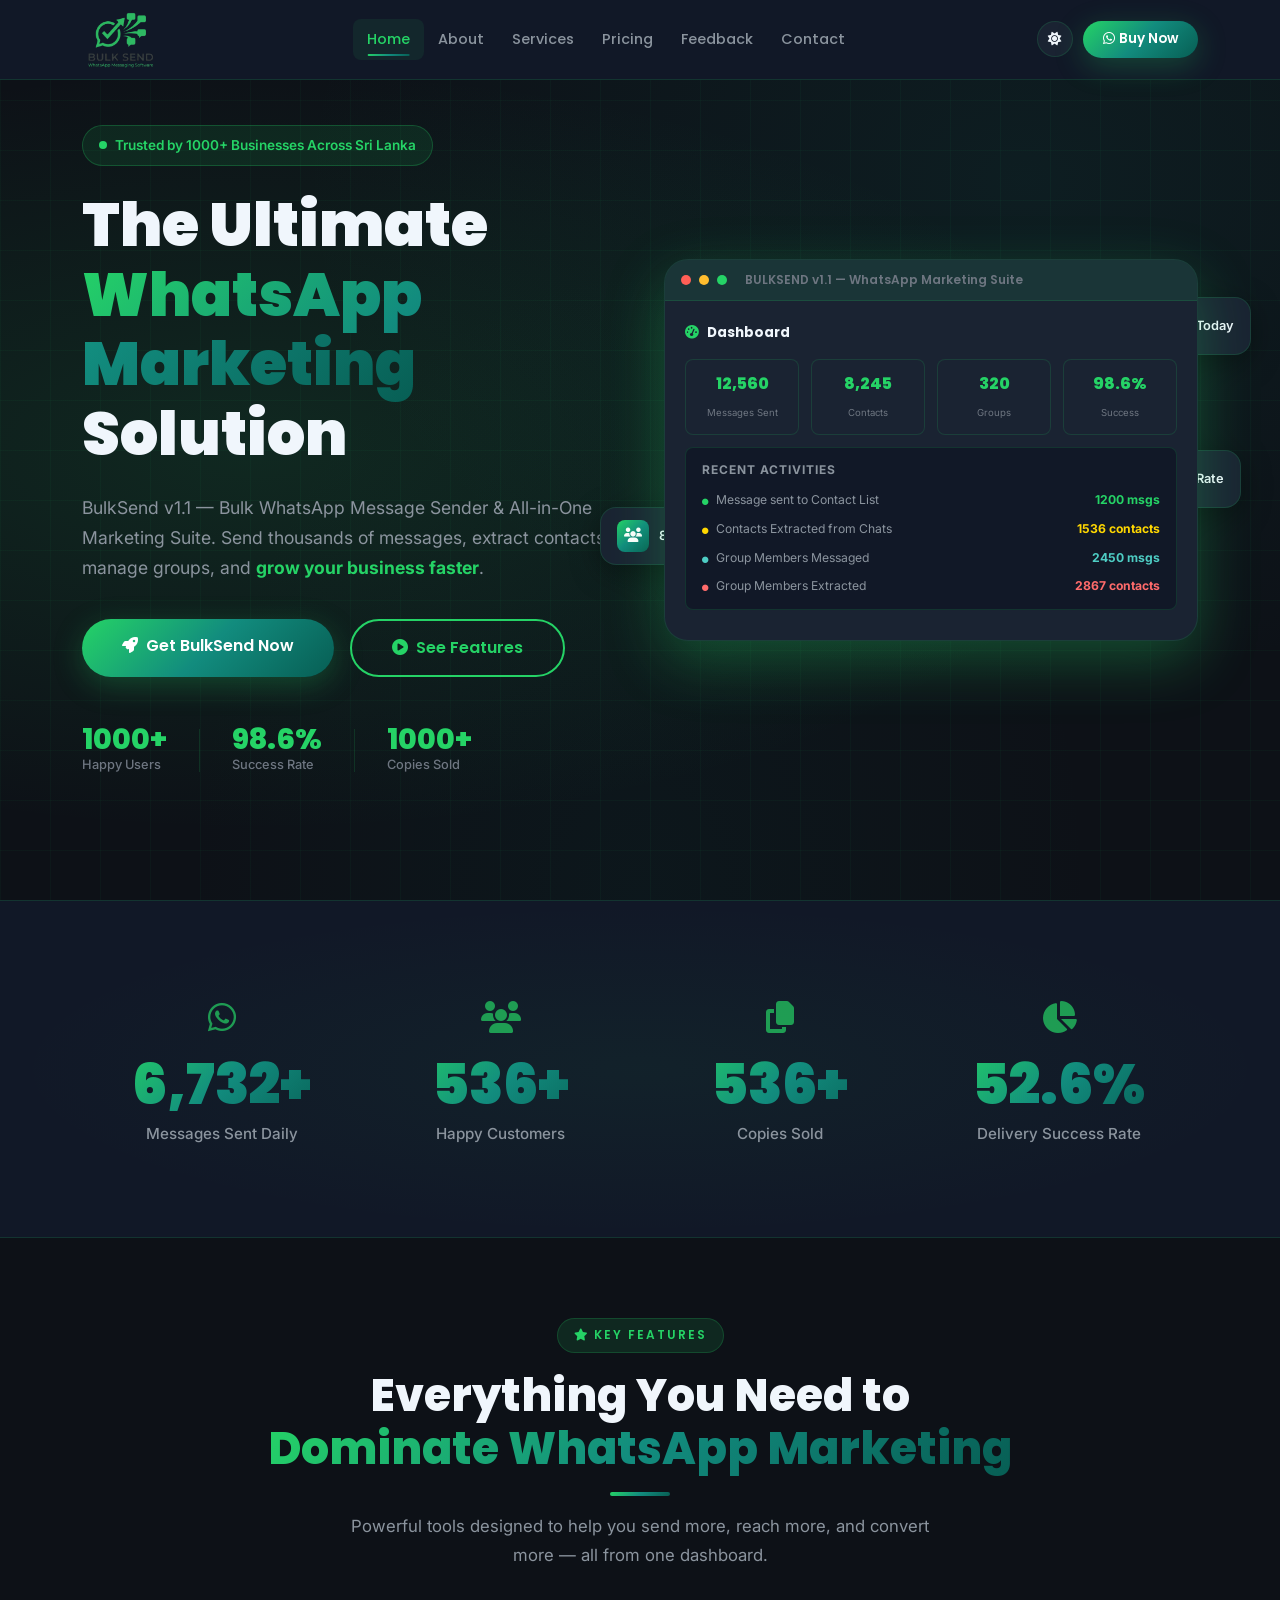
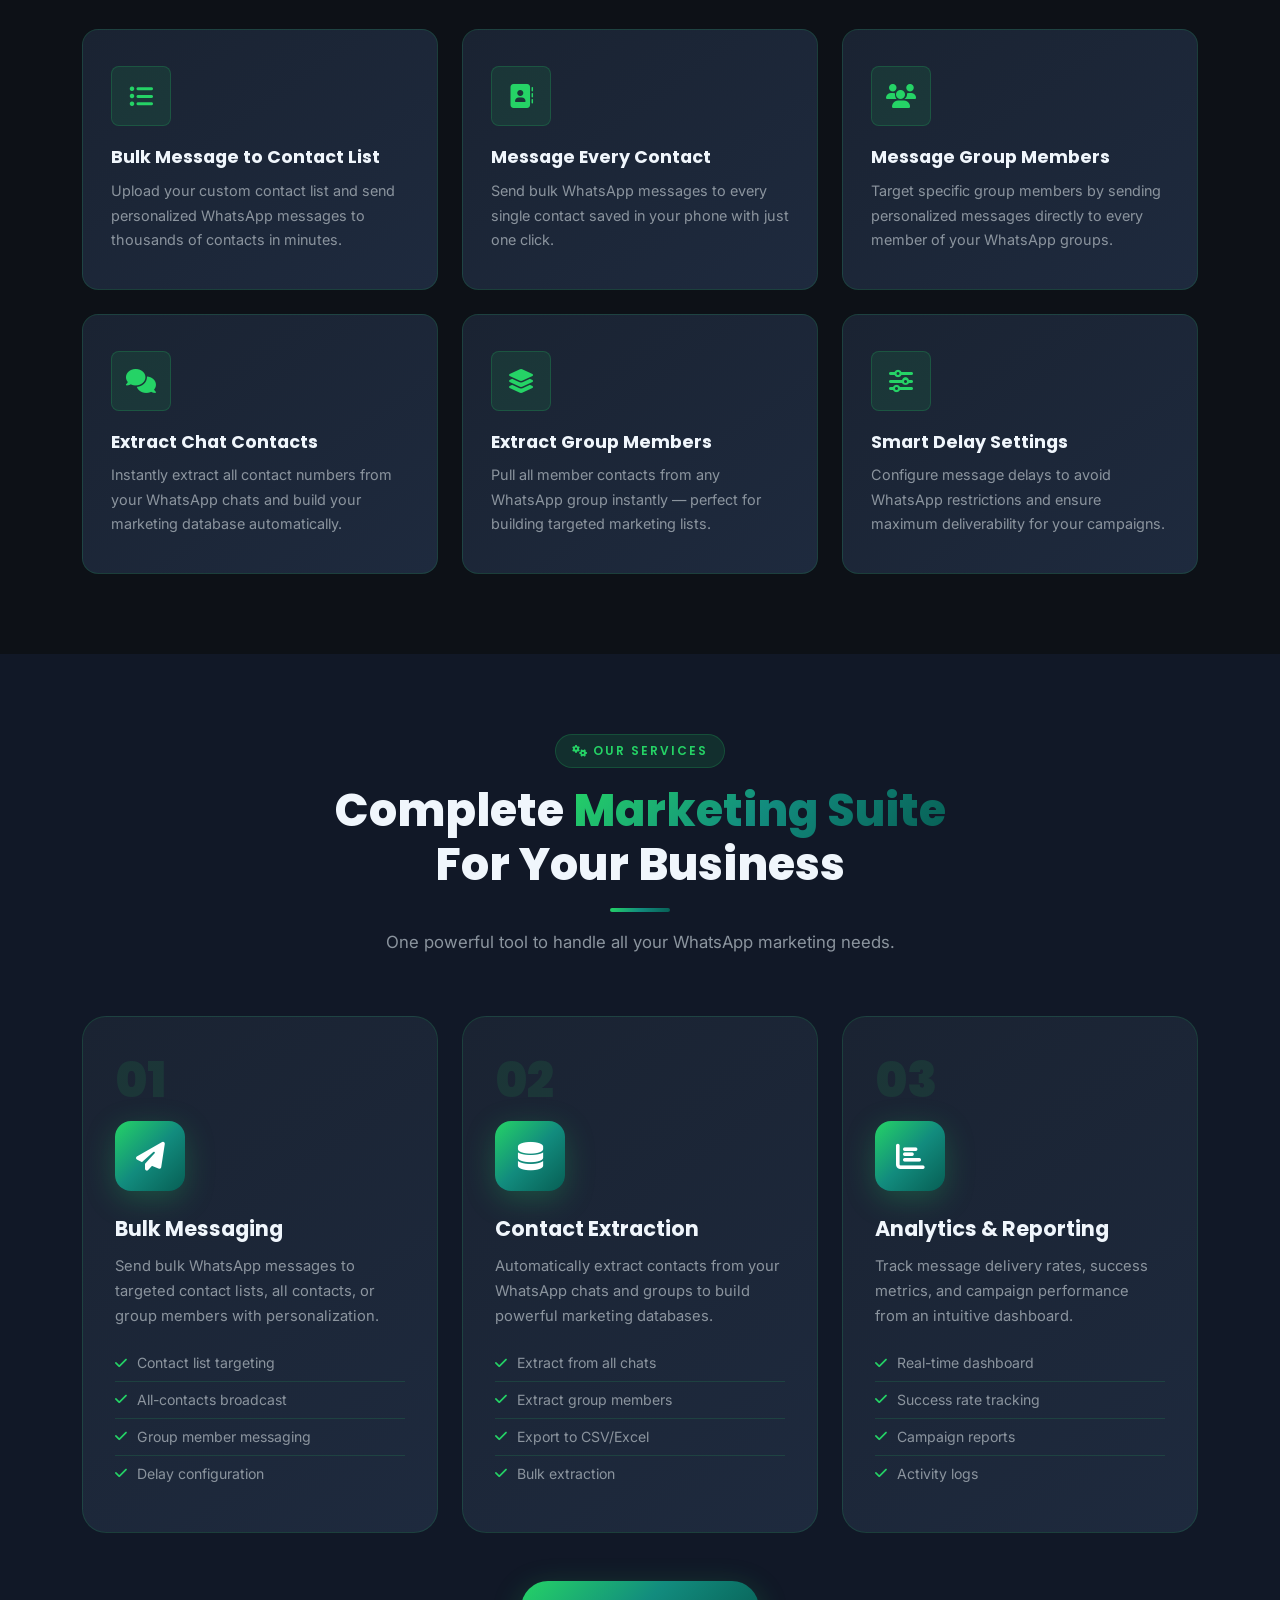
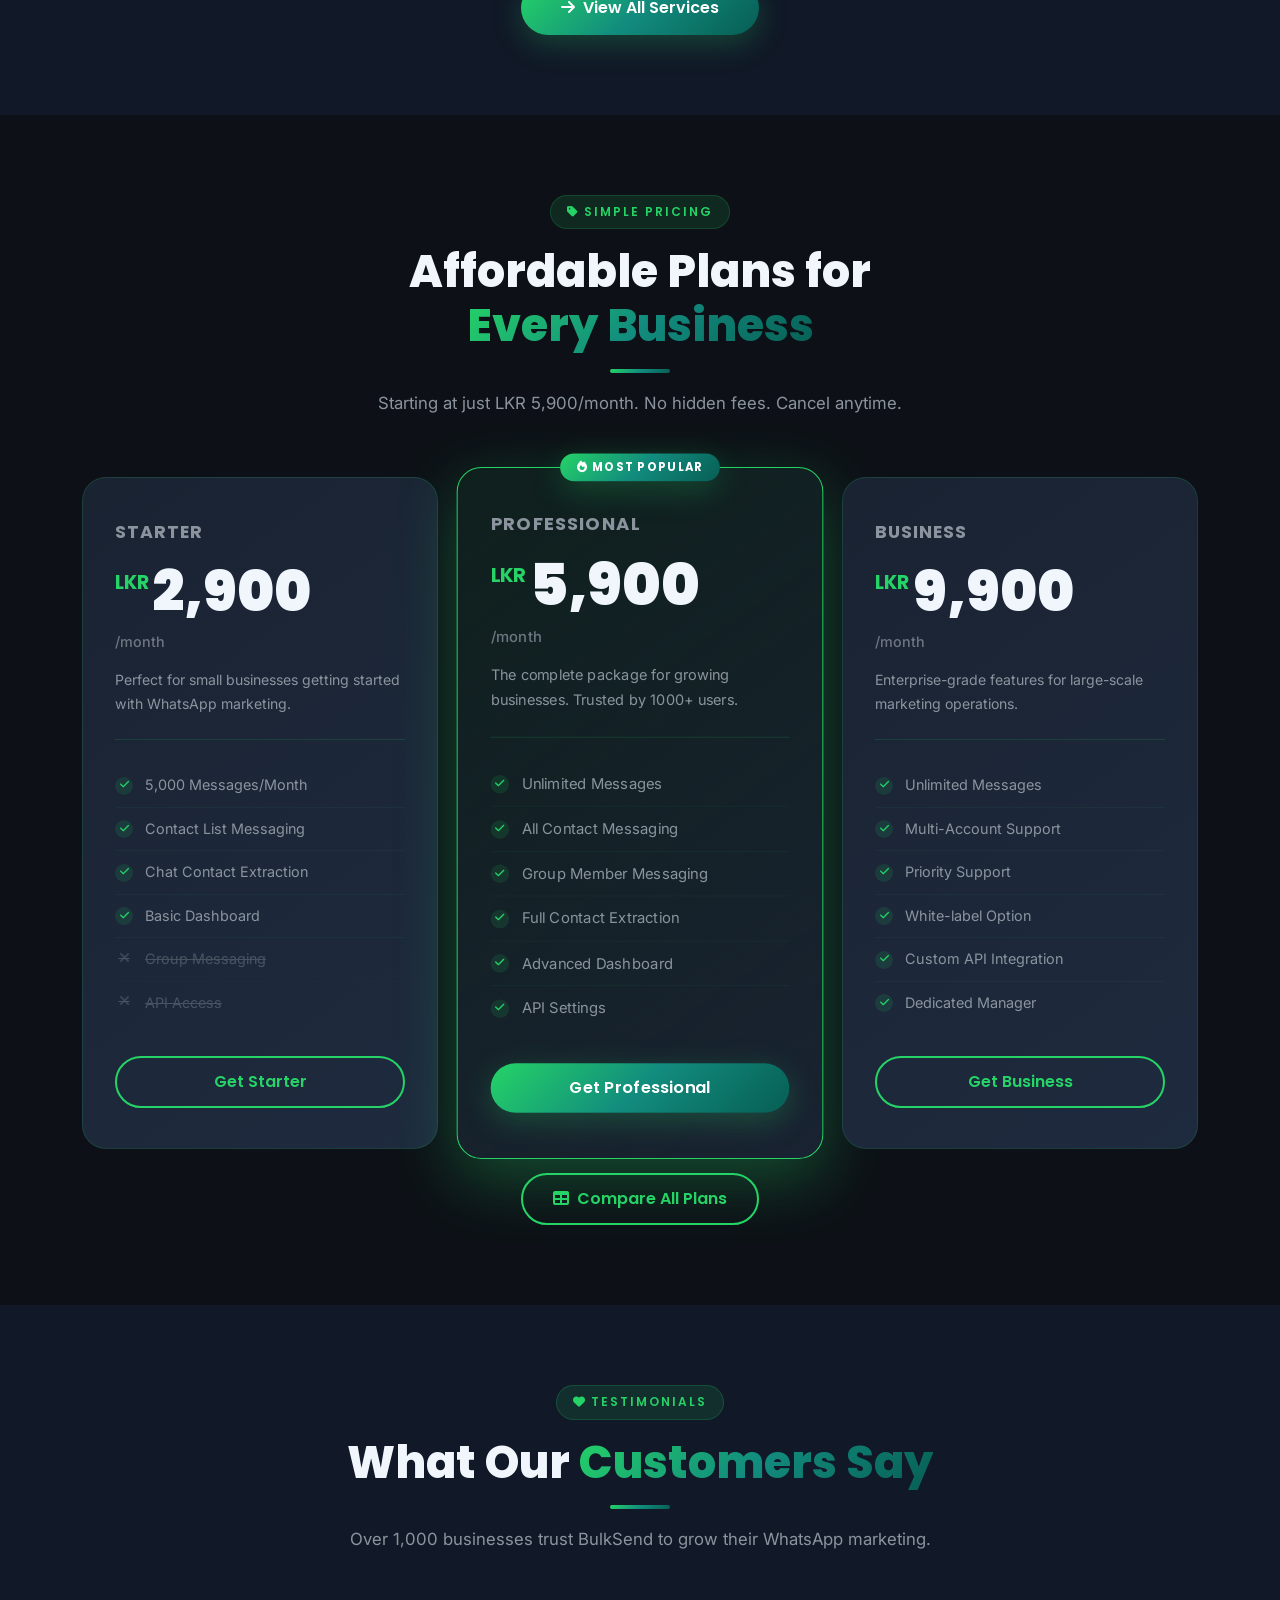
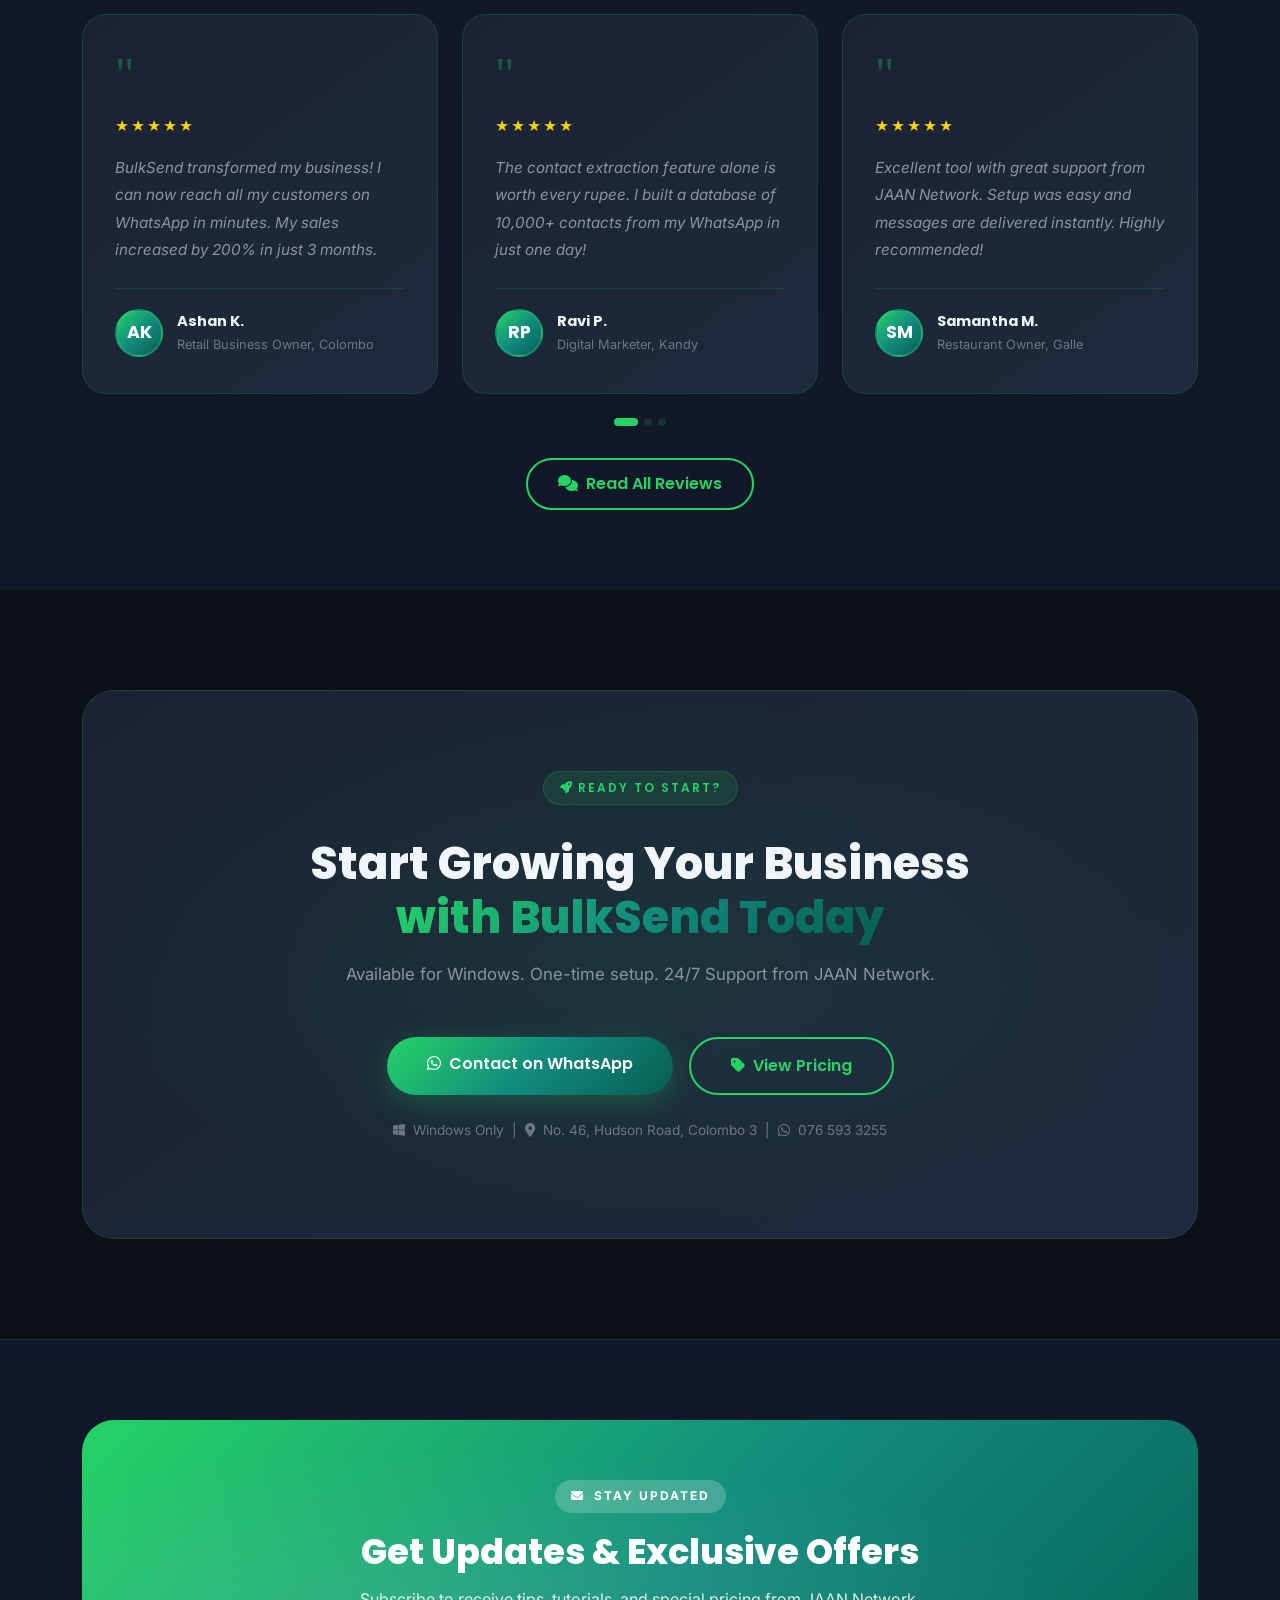
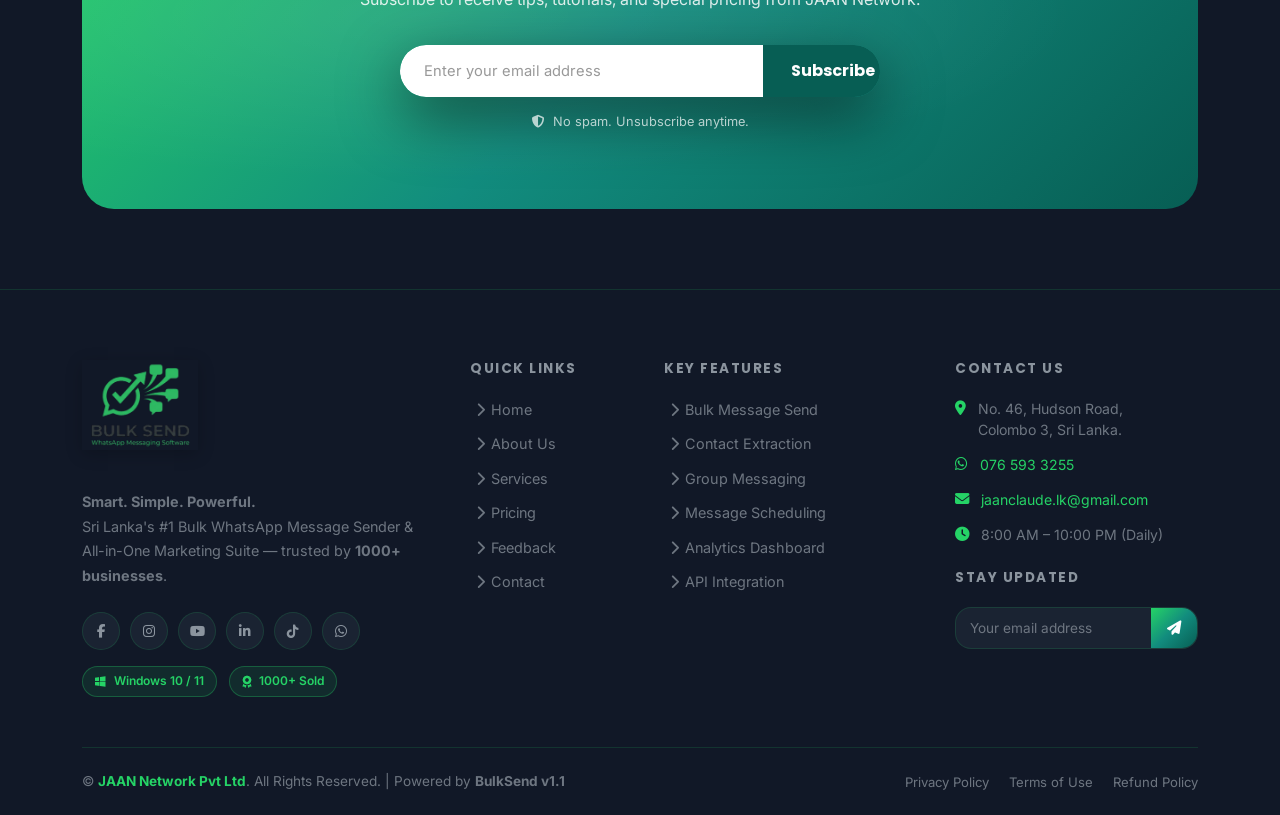
==== index.html @ 0008a3b1 "project setup" ====
<!DOCTYPE html>
<html lang="en" data-theme="dark">
<head>
  <meta charset="UTF-8" />
  <meta name="viewport" content="width=device-width, initial-scale=1.0" />

  <!-- SEO Meta Tags -->
  <title>BulkSend v1.1 – Bulk WhatsApp Message Sender &amp; Marketing Suite | JAAN Network</title>
  <meta name="description" content="BulkSend v1.1 is the #1 Bulk WhatsApp Message Sender &amp; All-in-One Marketing Suite. Send bulk messages, extract contacts, and grow your business. Trusted by 1000+ users. LKR 5,900/month." />
  <meta name="keywords" content="bulk whatsapp sender, whatsapp marketing, bulk message sender, whatsapp automation, contact extractor, whatsapp business tool, JAAN Network, Sri Lanka" />
  <meta name="author" content="JAAN Network Pvt Ltd" />
  <meta name="robots" content="index, follow" />
  <link rel="canonical" href="https://bulksend.jaan.lk/index.html" />

  <!-- Open Graph -->
  <meta property="og:type"        content="website" />
  <meta property="og:url"         content="https://bulksend.jaan.lk/" />
  <meta property="og:title"       content="BulkSend v1.1 – Bulk WhatsApp Message Sender" />
  <meta property="og:description" content="The Ultimate WhatsApp Marketing Solution. Trusted by 1000+ users. Send bulk messages, extract contacts, and grow your business faster." />
  <meta property="og:image"       content="assets/images/og-image.jpg" />
  <meta property="og:site_name"   content="BulkSend by JAAN Network" />

  <!-- Twitter Card -->
  <meta name="twitter:card"        content="summary_large_image" />
  <meta name="twitter:title"       content="BulkSend v1.1 – Bulk WhatsApp Message Sender" />
  <meta name="twitter:description" content="Trusted by 1000+ users. The Ultimate WhatsApp Marketing Solution." />
  <meta name="twitter:image"       content="assets/images/og-image.jpg" />

  <!-- Schema Markup -->
  <script type="application/ld+json">
  {
    "@context": "https://schema.org",
    "@type": "SoftwareApplication",
    "name": "BulkSend v1.1",
    "operatingSystem": "Windows",
    "applicationCategory": "BusinessApplication",
    "offers": {
      "@type": "Offer",
      "price": "5900",
      "priceCurrency": "LKR",
      "priceValidUntil": "2026-12-31"
    },
    "description": "Bulk WhatsApp Message Sender & All-in-One Marketing Suite",
    "publisher": {
      "@type": "Organization",
      "name": "JAAN Network Pvt Ltd",
      "address": {
        "@type": "PostalAddress",
        "streetAddress": "No. 46, Hudson Road",
        "addressLocality": "Colombo 3",
        "addressCountry": "LK"
      }
    },
    "aggregateRating": {
      "@type": "AggregateRating",
      "ratingValue": "4.8",
      "reviewCount": "1000"
    }
  }
  </script>

  <!-- Favicon -->
  <link rel="icon" type="image/x-icon" href="assets/images/favicon.ico" />
  <link rel="apple-touch-icon" href="assets/images/apple-touch-icon.png" />

  <!-- Bootstrap 5 -->
  <link rel="stylesheet" href="https://cdn.jsdelivr.net/npm/bootstrap@5.3.3/dist/css/bootstrap.min.css" />
  <!-- Font Awesome -->
  <link rel="stylesheet" href="https://cdnjs.cloudflare.com/ajax/libs/font-awesome/6.5.1/css/all.min.css" />
  <!-- AOS -->
  <link rel="stylesheet" href="https://cdn.jsdelivr.net/npm/aos@2.3.4/dist/aos.css" />
  <!-- Custom CSS -->
  <link rel="stylesheet" href="assets/css/style.css" />
</head>
<body>

  <!-- Page Loader -->
  <div id="page-loader">
    <div class="loader-inner">
      <img src="assets/images/logo.png" class="loader-logo-img" alt="BulkSend logo" loading="eager" />
      <div class="loader-spinner"></div>
    </div>
  </div>

  <!-- Navbar placeholder (injected from header.html / assets/js/main.js) -->
  <div id="navbar-placeholder"></div>

  <!-- ============================================================
       HERO SECTION
       ============================================================ -->
  <section class="hero-section" id="home">
    <div class="hero-bg"></div>
    <div class="hero-grid-bg"></div>
    <div class="container hero-content">
      <div class="row align-items-center g-5">
        <!-- Left Content -->
        <div class="col-lg-6">
          <div class="hero-badge">
            <span class="badge-dot"></span>
            Trusted by 1000+ Businesses Across Sri Lanka
          </div>
          <h1 class="hero-title">
            The Ultimate<br>
            <span class="highlight">WhatsApp Marketing</span><br>
            Solution
          </h1>
          <p class="hero-description">
            BulkSend v1.1 — Bulk WhatsApp Message Sender &amp; All-in-One Marketing Suite.
            Send thousands of messages, extract contacts, manage groups, and
            <strong style="color:var(--primary)">grow your business faster</strong>.
          </p>
          <div class="hero-cta">
            <a href="pricing.html" class="btn btn-primary-custom btn-lg">
              <i class="fas fa-rocket me-2"></i>Get BulkSend Now
            </a>
            <a href="services.html" class="btn btn-outline-custom btn-lg">
              <i class="fas fa-play-circle me-2"></i>See Features
            </a>
          </div>
          <div class="hero-stats">
            <div class="hero-stat">
              <span class="hero-stat-number">1000+</span>
              <span class="hero-stat-label">Happy Users</span>
            </div>
            <div class="hero-stat-divider"></div>
            <div class="hero-stat">
              <span class="hero-stat-number">98.6%</span>
              <span class="hero-stat-label">Success Rate</span>
            </div>
            <div class="hero-stat-divider"></div>
            <div class="hero-stat">
              <span class="hero-stat-number">1000+</span>
              <span class="hero-stat-label">Copies Sold</span>
            </div>
          </div>
        </div>

        <!-- Right Visual - Dashboard Mockup -->
        <div class="col-lg-6">
          <div class="hero-visual">
            <!-- Floating badges -->
            <div class="floating-badge floating-badge-1">
              <div class="badge-icon"><i class="fas fa-paper-plane"></i></div>
              <div>12,560 Messages Sent Today</div>
            </div>
            <div class="floating-badge floating-badge-2">
              <div class="badge-icon"><i class="fas fa-users"></i></div>
              <div>8,245 Contacts Extracted</div>
            </div>
            <div class="floating-badge floating-badge-3">
              <div class="badge-icon"><i class="fas fa-chart-line"></i></div>
              <div>98.6% Delivery Rate</div>
            </div>

            <!-- Dashboard Mockup -->
            <div class="hero-mockup-wrapper">
              <div class="hero-mockup-bar">
                <span class="mockup-dot red"></span>
                <span class="mockup-dot yellow"></span>
                <span class="mockup-dot green"></span>
                <span style="margin-left:10px; font-size:0.75rem; color:var(--text-muted); font-family:var(--font-main); font-weight:600;">BULKSEND v1.1 — WhatsApp Marketing Suite</span>
              </div>
              <div class="hero-mockup-content">
                <div style="font-family:var(--font-main); font-size:0.85rem; font-weight:700; color:var(--text-primary); margin-bottom:14px;">
                  <i class="fas fa-tachometer-alt me-2" style="color:var(--primary);"></i>Dashboard
                </div>
                <div class="dashboard-stat">
                  <div class="stat-item">
                    <span class="stat-num">12,560</span>
                    <span class="stat-lbl">Messages Sent</span>
                  </div>
                  <div class="stat-item">
                    <span class="stat-num">8,245</span>
                    <span class="stat-lbl">Contacts</span>
                  </div>
                  <div class="stat-item">
                    <span class="stat-num">320</span>
                    <span class="stat-lbl">Groups</span>
                  </div>
                  <div class="stat-item">
                    <span class="stat-num">98.6%</span>
                    <span class="stat-lbl">Success</span>
                  </div>
                </div>
                <div class="dashboard-card">
                  <div style="font-size:0.75rem; font-weight:700; color:var(--text-secondary); margin-bottom:10px; text-transform:uppercase; letter-spacing:1px;">Recent Activities</div>
                  <div style="display:flex; flex-direction:column; gap:8px;">
                    <div style="display:flex; justify-content:space-between; align-items:center; font-size:0.76rem;">
                      <span style="color:var(--text-secondary);"><i class="fas fa-circle me-2" style="color:var(--primary); font-size:0.4rem;"></i>Message sent to Contact List</span>
                      <span style="color:var(--primary); font-weight:700;">1200 msgs</span>
                    </div>
                    <div style="display:flex; justify-content:space-between; align-items:center; font-size:0.76rem;">
                      <span style="color:var(--text-secondary);"><i class="fas fa-circle me-2" style="color:var(--accent); font-size:0.4rem;"></i>Contacts Extracted from Chats</span>
                      <span style="color:var(--accent); font-weight:700;">1536 contacts</span>
                    </div>
                    <div style="display:flex; justify-content:space-between; align-items:center; font-size:0.76rem;">
                      <span style="color:var(--text-secondary);"><i class="fas fa-circle me-2" style="color:#4ecdc4; font-size:0.4rem;"></i>Group Members Messaged</span>
                      <span style="color:#4ecdc4; font-weight:700;">2450 msgs</span>
                    </div>
                    <div style="display:flex; justify-content:space-between; align-items:center; font-size:0.76rem;">
                      <span style="color:var(--text-secondary);"><i class="fas fa-circle me-2" style="color:#ff6b6b; font-size:0.4rem;"></i>Group Members Extracted</span>
                      <span style="color:#ff6b6b; font-weight:700;">2867 contacts</span>
                    </div>
                  </div>
                </div>
              </div>
            </div>
          </div>
        </div>
      </div>
    </div>
  </section>

  <!-- ============================================================
       STATS / COUNTER SECTION
       ============================================================ -->
  <section class="stats-section">
    <div class="container" style="position:relative; z-index:1;">
      <div class="row g-0 text-center">
        <div class="col-6 col-md-3">
          <div class="stat-card" data-aos="fade-up" data-aos-delay="0">
            <div class="counter-icon"><i class="fab fa-whatsapp"></i></div>
            <div class="counter-number" data-counter="12560" data-suffix="+">0</div>
            <div class="counter-label">Messages Sent Daily</div>
          </div>
        </div>
        <div class="col-6 col-md-3">
          <div class="stat-card" data-aos="fade-up" data-aos-delay="100">
            <div class="counter-icon"><i class="fas fa-users"></i></div>
            <div class="counter-number" data-counter="1000" data-suffix="+">0</div>
            <div class="counter-label">Happy Customers</div>
          </div>
        </div>
        <div class="col-6 col-md-3">
          <div class="stat-card" data-aos="fade-up" data-aos-delay="200">
            <div class="counter-icon"><i class="fas fa-copy"></i></div>
            <div class="counter-number" data-counter="1000" data-suffix="+">0</div>
            <div class="counter-label">Copies Sold</div>
          </div>
        </div>
        <div class="col-6 col-md-3">
          <div class="stat-card" data-aos="fade-up" data-aos-delay="300">
            <div class="counter-icon"><i class="fas fa-chart-pie"></i></div>
            <div class="counter-number" data-counter="98" data-suffix=".6%">0</div>
            <div class="counter-label">Delivery Success Rate</div>
          </div>
        </div>
      </div>
    </div>
  </section>

  <!-- ============================================================
       FEATURES SECTION
       ============================================================ -->
  <section class="features-section" id="features">
    <div class="container">
      <div class="section-header" data-aos="fade-up">
        <span class="section-badge"><i class="fas fa-star me-1"></i>Key Features</span>
        <h2 class="section-title">Everything You Need to<br><span>Dominate WhatsApp Marketing</span></h2>
        <div class="divider"></div>
        <p class="section-subtitle">Powerful tools designed to help you send more, reach more, and convert more — all from one dashboard.</p>
      </div>

      <div class="row g-4">
        <div class="col-md-6 col-lg-4" data-aos="fade-up" data-aos-delay="0">
          <div class="feature-card">
            <div class="feature-icon"><i class="fas fa-list-ul"></i></div>
            <h4>Bulk Message to Contact List</h4>
            <p>Upload your custom contact list and send personalized WhatsApp messages to thousands of contacts in minutes.</p>
          </div>
        </div>
        <div class="col-md-6 col-lg-4" data-aos="fade-up" data-aos-delay="100">
          <div class="feature-card">
            <div class="feature-icon"><i class="fas fa-address-book"></i></div>
            <h4>Message Every Contact</h4>
            <p>Send bulk WhatsApp messages to every single contact saved in your phone with just one click.</p>
          </div>
        </div>
        <div class="col-md-6 col-lg-4" data-aos="fade-up" data-aos-delay="200">
          <div class="feature-card">
            <div class="feature-icon"><i class="fas fa-users"></i></div>
            <h4>Message Group Members</h4>
            <p>Target specific group members by sending personalized messages directly to every member of your WhatsApp groups.</p>
          </div>
        </div>
        <div class="col-md-6 col-lg-4" data-aos="fade-up" data-aos-delay="300">
          <div class="feature-card">
            <div class="feature-icon"><i class="fas fa-comments"></i></div>
            <h4>Extract Chat Contacts</h4>
            <p>Instantly extract all contact numbers from your WhatsApp chats and build your marketing database automatically.</p>
          </div>
        </div>
        <div class="col-md-6 col-lg-4" data-aos="fade-up" data-aos-delay="400">
          <div class="feature-card">
            <div class="feature-icon"><i class="fas fa-layer-group"></i></div>
            <h4>Extract Group Members</h4>
            <p>Pull all member contacts from any WhatsApp group instantly — perfect for building targeted marketing lists.</p>
          </div>
        </div>
        <div class="col-md-6 col-lg-4" data-aos="fade-up" data-aos-delay="500">
          <div class="feature-card">
            <div class="feature-icon"><i class="fas fa-sliders-h"></i></div>
            <h4>Smart Delay Settings</h4>
            <p>Configure message delays to avoid WhatsApp restrictions and ensure maximum deliverability for your campaigns.</p>
          </div>
        </div>
      </div>
    </div>
  </section>

  <!-- ============================================================
       SERVICES PREVIEW
       ============================================================ -->
  <section class="services-section" id="services">
    <div class="container">
      <div class="section-header" data-aos="fade-up">
        <span class="section-badge"><i class="fas fa-cogs me-1"></i>Our Services</span>
        <h2 class="section-title">Complete <span>Marketing Suite</span><br>For Your Business</h2>
        <div class="divider"></div>
        <p class="section-subtitle">One powerful tool to handle all your WhatsApp marketing needs.</p>
      </div>

      <div class="row g-4">
        <div class="col-lg-4 col-md-6" data-aos="fade-up" data-aos-delay="0">
          <div class="service-card">
            <div class="service-number">01</div>
            <div class="service-icon"><i class="fas fa-paper-plane"></i></div>
            <h3>Bulk Messaging</h3>
            <p>Send bulk WhatsApp messages to targeted contact lists, all contacts, or group members with personalization.</p>
            <ul class="service-list">
              <li><i class="fas fa-check"></i> Contact list targeting</li>
              <li><i class="fas fa-check"></i> All-contacts broadcast</li>
              <li><i class="fas fa-check"></i> Group member messaging</li>
              <li><i class="fas fa-check"></i> Delay configuration</li>
            </ul>
          </div>
        </div>
        <div class="col-lg-4 col-md-6" data-aos="fade-up" data-aos-delay="150">
          <div class="service-card">
            <div class="service-number">02</div>
            <div class="service-icon"><i class="fas fa-database"></i></div>
            <h3>Contact Extraction</h3>
            <p>Automatically extract contacts from your WhatsApp chats and groups to build powerful marketing databases.</p>
            <ul class="service-list">
              <li><i class="fas fa-check"></i> Extract from all chats</li>
              <li><i class="fas fa-check"></i> Extract group members</li>
              <li><i class="fas fa-check"></i> Export to CSV/Excel</li>
              <li><i class="fas fa-check"></i> Bulk extraction</li>
            </ul>
          </div>
        </div>
        <div class="col-lg-4 col-md-6" data-aos="fade-up" data-aos-delay="300">
          <div class="service-card">
            <div class="service-number">03</div>
            <div class="service-icon"><i class="fas fa-chart-bar"></i></div>
            <h3>Analytics &amp; Reporting</h3>
            <p>Track message delivery rates, success metrics, and campaign performance from an intuitive dashboard.</p>
            <ul class="service-list">
              <li><i class="fas fa-check"></i> Real-time dashboard</li>
              <li><i class="fas fa-check"></i> Success rate tracking</li>
              <li><i class="fas fa-check"></i> Campaign reports</li>
              <li><i class="fas fa-check"></i> Activity logs</li>
            </ul>
          </div>
        </div>
      </div>

      <div class="text-center mt-5" data-aos="fade-up">
        <a href="services.html" class="btn btn-primary-custom btn-lg">
          <i class="fas fa-arrow-right me-2"></i>View All Services
        </a>
      </div>
    </div>
  </section>

  <!-- ============================================================
       PRICING PREVIEW
       ============================================================ -->
  <section class="pricing-section" id="pricing">
    <div class="container">
      <div class="section-header" data-aos="fade-up">
        <span class="section-badge"><i class="fas fa-tag me-1"></i>Simple Pricing</span>
        <h2 class="section-title">Affordable Plans for<br><span>Every Business</span></h2>
        <div class="divider"></div>
        <p class="section-subtitle">Starting at just LKR 5,900/month. No hidden fees. Cancel anytime.</p>
      </div>

      <div class="row g-4 justify-content-center">
        <div class="col-lg-4 col-md-6" data-aos="fade-up" data-aos-delay="0">
          <div class="pricing-card">
            <div class="pricing-plan-name">Starter</div>
            <div class="pricing-price">
              <span class="pricing-currency">LKR</span>
              <span class="pricing-amount" id="price-basic">2,900</span>
            </div>
            <span class="pricing-period" id="period-basic">/month</span>
            <p class="pricing-desc">Perfect for small businesses getting started with WhatsApp marketing.</p>
            <ul class="pricing-features">
              <li><i class="fas fa-check"></i> 5,000 Messages/Month</li>
              <li><i class="fas fa-check"></i> Contact List Messaging</li>
              <li><i class="fas fa-check"></i> Chat Contact Extraction</li>
              <li><i class="fas fa-check"></i> Basic Dashboard</li>
              <li class="disabled"><i class="fas fa-times"></i> Group Messaging</li>
              <li class="disabled"><i class="fas fa-times"></i> API Access</li>
            </ul>
            <a href="contact.html" class="btn btn-outline-custom w-100">Get Starter</a>
          </div>
        </div>

        <div class="col-lg-4 col-md-6" data-aos="fade-up" data-aos-delay="150">
          <div class="pricing-card featured">
            <div class="popular-badge"><i class="fas fa-fire me-1"></i>Most Popular</div>
            <div class="pricing-plan-name">Professional</div>
            <div class="pricing-price">
              <span class="pricing-currency">LKR</span>
              <span class="pricing-amount" id="price-pro">5,900</span>
            </div>
            <span class="pricing-period" id="period-pro">/month</span>
            <p class="pricing-desc">The complete package for growing businesses. Trusted by 1000+ users.</p>
            <ul class="pricing-features">
              <li><i class="fas fa-check"></i> Unlimited Messages</li>
              <li><i class="fas fa-check"></i> All Contact Messaging</li>
              <li><i class="fas fa-check"></i> Group Member Messaging</li>
              <li><i class="fas fa-check"></i> Full Contact Extraction</li>
              <li><i class="fas fa-check"></i> Advanced Dashboard</li>
              <li><i class="fas fa-check"></i> API Settings</li>
            </ul>
            <a href="contact.html" class="btn btn-primary-custom w-100">Get Professional</a>
          </div>
        </div>

        <div class="col-lg-4 col-md-6" data-aos="fade-up" data-aos-delay="300">
          <div class="pricing-card">
            <div class="pricing-plan-name">Business</div>
            <div class="pricing-price">
              <span class="pricing-currency">LKR</span>
              <span class="pricing-amount" id="price-business">9,900</span>
            </div>
            <span class="pricing-period" id="period-business">/month</span>
            <p class="pricing-desc">Enterprise-grade features for large-scale marketing operations.</p>
            <ul class="pricing-features">
              <li><i class="fas fa-check"></i> Unlimited Messages</li>
              <li><i class="fas fa-check"></i> Multi-Account Support</li>
              <li><i class="fas fa-check"></i> Priority Support</li>
              <li><i class="fas fa-check"></i> White-label Option</li>
              <li><i class="fas fa-check"></i> Custom API Integration</li>
              <li><i class="fas fa-check"></i> Dedicated Manager</li>
            </ul>
            <a href="contact.html" class="btn btn-outline-custom w-100">Get Business</a>
          </div>
        </div>
      </div>

      <div class="text-center mt-4" data-aos="fade-up">
        <a href="pricing.html" class="btn btn-outline-custom">
          <i class="fas fa-table me-2"></i>Compare All Plans
        </a>
      </div>
    </div>
  </section>

  <!-- ============================================================
       TESTIMONIALS PREVIEW
       ============================================================ -->
  <section class="testimonials-section" id="testimonials">
    <div class="container">
      <div class="section-header" data-aos="fade-up">
        <span class="section-badge"><i class="fas fa-heart me-1"></i>Testimonials</span>
        <h2 class="section-title">What Our <span>Customers Say</span></h2>
        <div class="divider"></div>
        <p class="section-subtitle">Over 1,000 businesses trust BulkSend to grow their WhatsApp marketing.</p>
      </div>

      <!-- Carousel -->
      <div id="testimonialCarousel" class="carousel slide" data-bs-ride="carousel" data-aos="fade-up">
        <div class="carousel-indicators">
          <button type="button" data-bs-target="#testimonialCarousel" data-bs-slide-to="0" class="active"></button>
          <button type="button" data-bs-target="#testimonialCarousel" data-bs-slide-to="1"></button>
          <button type="button" data-bs-target="#testimonialCarousel" data-bs-slide-to="2"></button>
        </div>
        <div class="carousel-inner pb-5">
          <div class="carousel-item active">
            <div class="row g-4">
              <div class="col-md-4">
                <div class="testimonial-card">
                  <div class="testimonial-quote">"</div>
                  <div class="testimonial-stars">★★★★★</div>
                  <p class="testimonial-text">BulkSend transformed my business! I can now reach all my customers on WhatsApp in minutes. My sales increased by 200% in just 3 months.</p>
                  <div class="testimonial-author">
                    <div class="testimonial-avatar">AK</div>
                    <div class="testimonial-author-info">
                      <p class="name">Ashan K.</p>
                      <p class="role">Retail Business Owner, Colombo</p>
                    </div>
                  </div>
                </div>
              </div>
              <div class="col-md-4">
                <div class="testimonial-card">
                  <div class="testimonial-quote">"</div>
                  <div class="testimonial-stars">★★★★★</div>
                  <p class="testimonial-text">The contact extraction feature alone is worth every rupee. I built a database of 10,000+ contacts from my WhatsApp in just one day!</p>
                  <div class="testimonial-author">
                    <div class="testimonial-avatar">RP</div>
                    <div class="testimonial-author-info">
                      <p class="name">Ravi P.</p>
                      <p class="role">Digital Marketer, Kandy</p>
                    </div>
                  </div>
                </div>
              </div>
              <div class="col-md-4">
                <div class="testimonial-card">
                  <div class="testimonial-quote">"</div>
                  <div class="testimonial-stars">★★★★★</div>
                  <p class="testimonial-text">Excellent tool with great support from JAAN Network. Setup was easy and messages are delivered instantly. Highly recommended!</p>
                  <div class="testimonial-author">
                    <div class="testimonial-avatar">SM</div>
                    <div class="testimonial-author-info">
                      <p class="name">Samantha M.</p>
                      <p class="role">Restaurant Owner, Galle</p>
                    </div>
                  </div>
                </div>
              </div>
            </div>
          </div>
          <div class="carousel-item">
            <div class="row g-4">
              <div class="col-md-4">
                <div class="testimonial-card">
                  <div class="testimonial-quote">"</div>
                  <div class="testimonial-stars">★★★★★</div>
                  <p class="testimonial-text">Best investment for my clothing business. I send promotions to 5000+ customers every week with zero effort. Amazing tool!</p>
                  <div class="testimonial-author">
                    <div class="testimonial-avatar">NJ</div>
                    <div class="testimonial-author-info">
                      <p class="name">Nimal J.</p>
                      <p class="role">Clothing Business, Negombo</p>
                    </div>
                  </div>
                </div>
              </div>
              <div class="col-md-4">
                <div class="testimonial-card">
                  <div class="testimonial-quote">"</div>
                  <div class="testimonial-stars">★★★★★</div>
                  <p class="testimonial-text">The group messaging feature is incredible. I manage 50+ WhatsApp groups and BulkSend handles all my broadcasts effortlessly.</p>
                  <div class="testimonial-author">
                    <div class="testimonial-avatar">PW</div>
                    <div class="testimonial-author-info">
                      <p class="name">Priya W.</p>
                      <p class="role">MLM Business Owner, Matara</p>
                    </div>
                  </div>
                </div>
              </div>
              <div class="col-md-4">
                <div class="testimonial-card">
                  <div class="testimonial-quote">"</div>
                  <div class="testimonial-stars">★★★★★</div>
                  <p class="testimonial-text">JAAN Network's support team is outstanding. Any issue is resolved within hours. The software itself works perfectly every time.</p>
                  <div class="testimonial-author">
                    <div class="testimonial-avatar">KF</div>
                    <div class="testimonial-author-info">
                      <p class="name">Kasun F.</p>
                      <p class="role">IT Consultant, Colombo</p>
                    </div>
                  </div>
                </div>
              </div>
            </div>
          </div>
        </div>
      </div>

      <div class="text-center mt-3" data-aos="fade-up">
        <a href="feedback.html" class="btn btn-outline-custom">
          <i class="fas fa-comments me-2"></i>Read All Reviews
        </a>
      </div>
    </div>
  </section>

  <!-- ============================================================
       CONTACT CTA SECTION
       ============================================================ -->
  <section class="cta-section">
    <div class="container">
      <div class="cta-wrapper" data-aos="zoom-in">
        <span class="section-badge"><i class="fas fa-rocket me-1"></i>Ready to Start?</span>
        <h2 class="section-title mt-3">Start Growing Your Business<br><span>with BulkSend Today</span></h2>
        <p class="section-subtitle mb-5">Available for Windows. One-time setup. 24/7 Support from JAAN Network.</p>
        <div class="d-flex gap-3 justify-content-center flex-wrap">
          <a href="contact.html" class="btn btn-primary-custom btn-lg">
            <i class="fab fa-whatsapp me-2"></i>Contact on WhatsApp
          </a>
          <a href="pricing.html" class="btn btn-outline-custom btn-lg">
            <i class="fas fa-tag me-2"></i>View Pricing
          </a>
        </div>
        <p class="mt-4" style="font-size:0.85rem; color:var(--text-muted);">
          <i class="fab fa-windows me-1"></i> Windows Only &nbsp;|&nbsp;
          <i class="fas fa-map-marker-alt me-1"></i> No. 46, Hudson Road, Colombo 3 &nbsp;|&nbsp;
          <i class="fab fa-whatsapp me-1"></i> 076 593 3255
        </p>
      </div>
    </div>
  </section>

  <!-- ============================================================
       NEWSLETTER SECTION
       ============================================================ -->
  <section class="newsletter-section">
    <div class="container">
      <div class="newsletter-wrapper" data-aos="fade-up">
        <span style="background:rgba(255,255,255,0.2); color:white; font-size:0.75rem; font-weight:700; letter-spacing:2px; text-transform:uppercase; padding:6px 16px; border-radius:20px; display:inline-block; margin-bottom:16px;">
          <i class="fas fa-envelope me-1"></i> Stay Updated
        </span>
        <h2 style="font-size:clamp(1.5rem,4vw,2.2rem); font-weight:800; margin-bottom:12px;">Get Updates &amp; Exclusive Offers</h2>
        <p style="opacity:0.85; margin-bottom:32px;">Subscribe to receive tips, tutorials, and special pricing from JAAN Network.</p>
        <form class="newsletter-form" id="newsletterForm" novalidate>
          <div class="newsletter-input-group">
            <input type="email" class="form-control" placeholder="Enter your email address" required />
            <button type="submit" class="btn">Subscribe</button>
          </div>
        </form>
        <p style="font-size:0.8rem; opacity:0.7; margin-top:14px;"><i class="fas fa-shield-alt me-1"></i> No spam. Unsubscribe anytime.</p>
      </div>
    </div>
  </section>

  <!-- Footer placeholder (injected from footer.html / assets/js/main.js) -->
  <div id="footer-placeholder"></div>

  <!-- Back to Top -->
  <button id="backToTop" aria-label="Back to top">
    <i class="fas fa-chevron-up"></i>
  </button>

  <!-- Scripts -->
  <script src="https://cdn.jsdelivr.net/npm/bootstrap@5.3.3/dist/js/bootstrap.bundle.min.js"></script>
  <script src="https://cdn.jsdelivr.net/npm/aos@2.3.4/dist/aos.js"></script>
  <script src="assets/js/main.js"></script>
</body>
</html>
---- assets/css/style.css ----
/* ============================================================
   BulkSend v1.1 - Main Stylesheet
   Company: JAAN Network Pvt Ltd
   ============================================================ */

/* --- Google Fonts --- */
@import url('https://fonts.googleapis.com/css2?family=Poppins:wght@300;400;500;600;700;800;900&family=Inter:wght@300;400;500;600;700&display=swap');

/* --- CSS Variables (Dark Theme Default) --- */
:root {
  --primary:        #25D366;
  --primary-dark:   #128C7E;
  --primary-light:  #dcffe4;
  --secondary:      #075E54;
  --accent:         #FFD700;
  --bg-body:        #0d1117;
  --bg-section:     #111827;
  --bg-card:        #1a2332;
  --bg-card-hover:  #1e2a3e;
  --text-primary:   #f0f6fc;
  --text-secondary: #8b949e;
  --text-muted:     #6e7681;
  --border-color:   rgba(37,211,102,0.15);
  --gradient-main:  linear-gradient(135deg, #25D366 0%, #128C7E 50%, #075E54 100%);
  --gradient-dark:  linear-gradient(135deg, #0d1117 0%, #111827 100%);
  --gradient-card:  linear-gradient(145deg, #1a2332 0%, #1e2a3e 100%);
  --shadow-sm:      0 2px 8px rgba(0,0,0,0.3);
  --shadow-md:      0 8px 30px rgba(0,0,0,0.4);
  --shadow-lg:      0 20px 60px rgba(0,0,0,0.5);
  --shadow-green:   0 8px 30px rgba(37,211,102,0.25);
  --shadow-hover:   0 20px 60px rgba(37,211,102,0.3);
  --radius-sm:      8px;
  --radius-md:      16px;
  --radius-lg:      24px;
  --radius-xl:      32px;
  --transition:     all 0.3s cubic-bezier(0.4, 0, 0.2, 1);
  --transition-slow:all 0.6s cubic-bezier(0.4, 0, 0.2, 1);
  --font-main:     'Poppins', sans-serif;
  --font-body:     'Inter', sans-serif;
  --navbar-height:  80px;
}

/* --- Light Theme Variables --- */
[data-theme="light"] {
  --bg-body:        #f0f4f8;
  --bg-section:     #ffffff;
  --bg-card:        #ffffff;
  --bg-card-hover:  #f8fbff;
  --text-primary:   #0d1117;
  --text-secondary: #374151;
  --text-muted:     #6b7280;
  --border-color:   rgba(37,211,102,0.2);
  --gradient-dark:  linear-gradient(135deg, #f0f4f8 0%, #e8f5e9 100%);
  --gradient-card:  linear-gradient(145deg, #ffffff 0%, #f8fbff 100%);
  --shadow-sm:      0 2px 8px rgba(0,0,0,0.08);
  --shadow-md:      0 8px 30px rgba(0,0,0,0.12);
  --shadow-lg:      0 20px 60px rgba(0,0,0,0.15);
  --shadow-green:   0 8px 30px rgba(37,211,102,0.2);
}

/* ============================================================
   BASE STYLES
   ============================================================ */

*, *::before, *::after { box-sizing: border-box; margin: 0; padding: 0; }

html {
  scroll-behavior: smooth;
  scroll-padding-top: var(--navbar-height);
}

body {
  font-family: var(--font-body);
  background-color: var(--bg-body);
  color: var(--text-primary);
  line-height: 1.7;
  transition: background-color 0.3s ease, color 0.3s ease;
  overflow-x: hidden;
}

h1, h2, h3, h4, h5, h6 {
  font-family: var(--font-main);
  font-weight: 700;
  line-height: 1.3;
  color: var(--text-primary);
}

a { text-decoration: none; color: var(--primary); transition: var(--transition); }
a:hover { color: var(--primary-dark); }

img { max-width: 100%; height: auto; }

p { color: var(--text-secondary); margin-bottom: 1rem; }

section { padding: 80px 0; }

/* ============================================================
   LOADER / PRELOADER
   ============================================================ */

#page-loader {
  position: fixed;
  top: 0; left: 0;
  width: 100%; height: 100%;
  background: var(--bg-body);
  display: flex;
  align-items: center;
  justify-content: center;
  z-index: 9999;
  transition: opacity 0.5s ease, visibility 0.5s ease;
}

#page-loader.loaded {
  opacity: 0;
  visibility: hidden;
}

.loader-inner {
  text-align: center;
}

/* Preloader logo image (small and centered) */
.loader-logo-img {
  width: 120px;
  height: auto;
  display: block;
  margin: 0 auto 16px;
}

.loader-logo {
  font-family: var(--font-main);
  font-size: 2rem;
  font-weight: 800;
  background: var(--gradient-main);
  -webkit-background-clip: text;
  -webkit-text-fill-color: transparent;
  background-clip: text;
  margin-bottom: 20px;
  animation: pulse 1.5s ease-in-out infinite;
}

.loader-spinner {
  width: 50px; height: 50px;
  border: 3px solid var(--border-color);
  border-top-color: var(--primary);
  border-radius: 50%;
  animation: spin 0.8s linear infinite;
  margin: 0 auto;
}

@keyframes spin { to { transform: rotate(360deg); } }
@keyframes pulse { 0%, 100% { opacity: 1; } 50% { opacity: 0.6; } }

/* ============================================================
   NAVBAR
   ============================================================ */

.navbar {
  height: var(--navbar-height);
  background: var(--bg-section);
  backdrop-filter: blur(20px);
  -webkit-backdrop-filter: blur(20px);
  border-bottom: 1px solid var(--border-color);
  transition: var(--transition);
  padding: 10px 0 !important;
}

[data-theme="light"] .navbar {
  background: rgba(255,255,255,0.95) !important;
  border-bottom: 1px solid rgba(37,211,102,0.2);
}

.navbar.scrolled {
  box-shadow: var(--shadow-green);
}

.navbar-brand {
  display: flex;
  align-items: center;
 
}

/* Logo image in navbar */
.navbar-logo {
  height: 60px;
  width: auto; 
  display: block;
  transition: var(--transition); 
}

 

/* Logo image in footer */
.footer-logo-img {
  height: 90px;
  width: auto;
  
  display: block;
  margin-bottom: 16px;
  box-shadow: 0 4px 16px rgba(0,0,0,0.2);
}

/* Keep old brand classes as fallback if needed */
.brand-icon {
  width: 38px; height: 38px;
  background: var(--gradient-main);
  border-radius: 10px;
  display: flex;
  align-items: center;
  justify-content: center;
  font-size: 1.1rem;
  color: white;
  box-shadow: var(--shadow-green);
  flex-shrink: 0;
}

.brand-text span { color: var(--primary); }

.brand-version {
  font-size: 0.6rem;
  background: var(--gradient-main);
  color: white;
  padding: 1px 6px;
  border-radius: 4px;
  font-weight: 600;
  vertical-align: super;
  margin-left: 2px;
}

.navbar-nav .nav-link {
  color: var(--text-secondary) !important;
  font-family: var(--font-main);
  font-weight: 500;
  font-size: 0.9rem;
  padding: 8px 14px !important;
  border-radius: var(--radius-sm);
  transition: var(--transition);
  position: relative;
}

.navbar-nav .nav-link::after {
  content: '';
  position: absolute;
  bottom: 4px; left: 50%;
  transform: translateX(-50%);
  width: 0; height: 2px;
  background: var(--gradient-main);
  border-radius: 1px;
  transition: var(--transition);
}

.navbar-nav .nav-link:hover,
.navbar-nav .nav-link.active {
  color: var(--primary) !important;
  background: rgba(37,211,102,0.08);
}

.navbar-nav .nav-link:hover::after,
.navbar-nav .nav-link.active::after {
  width: 60%;
}

.navbar-toggler {
  border: 1px solid var(--border-color);
  padding: 6px 10px;
  border-radius: var(--radius-sm);
  outline: none !important;
  box-shadow: none !important;
}

.navbar-toggler-icon {
  filter: brightness(0) saturate(100%) invert(71%) sepia(52%) saturate(500%) hue-rotate(95deg) brightness(95%) contrast(90%);
}

/* Theme toggle & CTA in navbar */
.navbar-actions {
  display: flex;
  align-items: center;
  gap: 10px;
}

.theme-toggle {
  width: 36px; height: 36px;
  border-radius: 50%;
  background: var(--bg-card);
  border: 1px solid var(--border-color);
  color: var(--text-primary);
  display: flex;
  align-items: center;
  justify-content: center;
  cursor: pointer;
  transition: var(--transition);
  font-size: 0.85rem;
}

.theme-toggle:hover {
  background: var(--primary);
  color: white;
  border-color: var(--primary);
  transform: rotate(20deg);
}

.btn-nav-cta {
  background: var(--gradient-main);
  color: white !important;
  padding: 8px 20px !important;
  border-radius: 25px !important;
  font-weight: 600;
  font-size: 0.85rem;
  border: none;
  box-shadow: var(--shadow-green);
  white-space: nowrap;
}

.btn-nav-cta:hover {
  transform: translateY(-2px);
  box-shadow: var(--shadow-hover);
  color: white !important;
}

/* ============================================================
   BUTTONS
   ============================================================ */

.btn {
  font-family: var(--font-main);
  font-weight: 600;
  border-radius: 50px;
  padding: 12px 30px;
  transition: var(--transition);
  border: none;
  position: relative;
  overflow: hidden;
}

.btn::before {
  content: '';
  position: absolute;
  top: 50%; left: 50%;
  width: 0; height: 0;
  background: rgba(255,255,255,0.15);
  border-radius: 50%;
  transform: translate(-50%, -50%);
  transition: width 0.5s, height 0.5s;
}

.btn:hover::before { width: 300px; height: 300px; }

.btn-primary-custom {
  background: var(--gradient-main);
  color: white;
  box-shadow: var(--shadow-green);
}

.btn-primary-custom:hover {
  transform: translateY(-3px);
  box-shadow: var(--shadow-hover);
  color: white;
}

.btn-outline-custom {
  background: transparent;
  color: var(--primary);
  border: 2px solid var(--primary);
}

.btn-outline-custom:hover {
  background: var(--primary);
  color: white;
  transform: translateY(-3px);
  box-shadow: var(--shadow-green);
}

.btn-white {
  background: white;
  color: var(--primary-dark);
  font-weight: 700;
}

.btn-white:hover {
  background: var(--primary-light);
  transform: translateY(-3px);
  box-shadow: var(--shadow-lg);
  color: var(--primary-dark);
}

.btn-lg { padding: 15px 40px; font-size: 1rem; }
.btn-sm { padding: 8px 20px; font-size: 0.85rem; }

/* ============================================================
   SECTION HEADERS
   ============================================================ */

.section-header { margin-bottom: 60px; text-align: center; }

.section-badge {
  display: inline-block;
  background: rgba(37,211,102,0.12);
  color: var(--primary);
  font-family: var(--font-main);
  font-size: 0.75rem;
  font-weight: 600;
  letter-spacing: 2px;
  text-transform: uppercase;
  padding: 6px 16px;
  border-radius: 20px;
  border: 1px solid rgba(37,211,102,0.2);
  margin-bottom: 16px;
}

.section-title {
  font-size: clamp(1.8rem, 4vw, 2.8rem);
  font-weight: 800;
  margin-bottom: 16px;
  line-height: 1.2;
}

.section-title span {
  background: var(--gradient-main);
  -webkit-background-clip: text;
  -webkit-text-fill-color: transparent;
  background-clip: text;
}

.section-subtitle {
  font-size: 1.05rem;
  color: var(--text-secondary);
  max-width: 600px;
  margin: 0 auto;
}

.divider {
  width: 60px; height: 4px;
  background: var(--gradient-main);
  border-radius: 2px;
  margin: 16px auto;
}

/* ============================================================
   HERO SECTION
   ============================================================ */

.hero-section {
  min-height: 100vh;
  background: var(--bg-body);
  position: relative;
  overflow: hidden;
  display: flex;
  align-items: center;
  padding-top: var(--navbar-height);
}

.hero-bg {
  position: absolute;
  inset: 0;
  background:
    radial-gradient(ellipse at 20% 50%, rgba(37,211,102,0.12) 0%, transparent 60%),
    radial-gradient(ellipse at 80% 20%, rgba(18,140,126,0.1) 0%, transparent 50%),
    radial-gradient(ellipse at 50% 100%, rgba(7,94,84,0.08) 0%, transparent 50%);
  pointer-events: none;
}

.hero-grid-bg {
  position: absolute;
  inset: 0;
  background-image:
    linear-gradient(rgba(37,211,102,0.04) 1px, transparent 1px),
    linear-gradient(90deg, rgba(37,211,102,0.04) 1px, transparent 1px);
  background-size: 50px 50px;
  pointer-events: none;
}

.hero-content { position: relative; z-index: 2; }

.hero-badge {
  display: inline-flex;
  align-items: center;
  gap: 8px;
  background: rgba(37,211,102,0.1);
  border: 1px solid rgba(37,211,102,0.25);
  color: var(--primary);
  padding: 8px 16px;
  border-radius: 25px;
  font-size: 0.85rem;
  font-weight: 600;
  margin-bottom: 24px;
  animation: fadeInDown 0.8s ease;
}

.hero-badge .badge-dot {
  width: 8px; height: 8px;
  background: var(--primary);
  border-radius: 50%;
  animation: blink 1.5s infinite;
}

@keyframes blink { 0%, 100% { opacity: 1; } 50% { opacity: 0; } }

.hero-title {
  font-size: clamp(2rem, 5.5vw, 3.8rem);
  font-weight: 900;
  line-height: 1.15;
  margin-bottom: 24px;
  animation: fadeInUp 0.8s ease 0.2s both;
}

.hero-title .highlight {
  background: var(--gradient-main);
  -webkit-background-clip: text;
  -webkit-text-fill-color: transparent;
  background-clip: text;
}

.hero-description {
  font-size: 1.1rem;
  color: var(--text-secondary);
  margin-bottom: 36px;
  max-width: 540px;
  animation: fadeInUp 0.8s ease 0.4s both;
}

.hero-cta {
  display: flex;
  gap: 16px;
  flex-wrap: wrap;
  animation: fadeInUp 0.8s ease 0.6s both;
  margin-bottom: 48px;
}

.hero-stats {
  display: flex;
  gap: 32px;
  flex-wrap: wrap;
  animation: fadeInUp 0.8s ease 0.8s both;
}

.hero-stat {
  display: flex;
  flex-direction: column;
}

.hero-stat-number {
  font-family: var(--font-main);
  font-size: 1.8rem;
  font-weight: 800;
  color: var(--primary);
  line-height: 1;
}

.hero-stat-label {
  font-size: 0.8rem;
  color: var(--text-muted);
  font-weight: 500;
}

.hero-stat-divider {
  width: 1px;
  background: var(--border-color);
  margin: 4px 0;
}

/* Hero image/mockup area */
.hero-visual {
  position: relative;
  animation: fadeInRight 1s ease 0.4s both;
}

.hero-mockup-wrapper {
  position: relative;
  border-radius: var(--radius-lg);
  overflow: hidden;
  box-shadow: var(--shadow-hover);
  background: var(--bg-card);
  border: 1px solid var(--border-color);
}

.hero-mockup-bar {
  background: rgba(37,211,102,0.1);
  padding: 10px 16px;
  display: flex;
  align-items: center;
  gap: 8px;
  border-bottom: 1px solid var(--border-color);
}

.mockup-dot {
  width: 10px; height: 10px;
  border-radius: 50%;
}

.mockup-dot.red   { background: #ff5f56; }
.mockup-dot.yellow{ background: #ffbd2e; }
.mockup-dot.green { background: var(--primary); }

.hero-mockup-content {
  padding: 20px;
}

.dashboard-card {
  background: var(--bg-section);
  border-radius: var(--radius-sm);
  padding: 12px 16px;
  border: 1px solid var(--border-color);
  margin-bottom: 10px;
}

.dashboard-stat {
  display: grid;
  grid-template-columns: repeat(4, 1fr);
  gap: 12px;
  margin-bottom: 12px;
}

.stat-item {
  background: var(--bg-card);
  border-radius: var(--radius-sm);
  padding: 10px;
  text-align: center;
  border: 1px solid var(--border-color);
}

.stat-item .stat-num {
  display: block;
  font-family: var(--font-main);
  font-weight: 800;
  font-size: 1rem;
  color: var(--primary);
}

.stat-item .stat-lbl {
  font-size: 0.6rem;
  color: var(--text-muted);
}

/* Floating feature badges on hero */
.floating-badge {
  position: absolute;
  background: var(--bg-card);
  border: 1px solid var(--border-color);
  border-radius: var(--radius-md);
  padding: 12px 16px;
  display: flex;
  align-items: center;
  gap: 10px;
  box-shadow: var(--shadow-md);
  font-size: 0.8rem;
  font-weight: 600;
  color: var(--text-primary);
  white-space: nowrap;
  animation: float 3s ease-in-out infinite;
}

.floating-badge .badge-icon {
  width: 32px; height: 32px;
  background: var(--gradient-main);
  border-radius: 8px;
  display: flex;
  align-items: center;
  justify-content: center;
  color: white;
  font-size: 0.9rem;
  flex-shrink: 0;
}

.floating-badge-1 { top: 10%; right: -10%; animation-delay: 0s; }
.floating-badge-2 { bottom: 20%; left: -12%; animation-delay: 1.5s; }
.floating-badge-3 { top: 50%; right: -8%; animation-delay: 1s; }

@keyframes float {
  0%, 100% { transform: translateY(0); }
  50% { transform: translateY(-10px); }
}

/* ============================================================
   COUNTER / STATS SECTION
   ============================================================ */

.stats-section {
  padding: 60px 0;
  background: var(--bg-section);
  border-top: 1px solid var(--border-color);
  border-bottom: 1px solid var(--border-color);
  position: relative;
  overflow: hidden;
}

.stats-section::before {
  content: '';
  position: absolute;
  top: 0; left: 0; right: 0; bottom: 0;
  background: radial-gradient(ellipse at center, rgba(37,211,102,0.05) 0%, transparent 70%);
}

.stat-card {
  text-align: center;
  padding: 30px 20px;
  position: relative;
}

.stat-card .counter-number {
  font-family: var(--font-main);
  font-size: clamp(2.5rem, 5vw, 3.5rem);
  font-weight: 900;
  background: var(--gradient-main);
  -webkit-background-clip: text;
  -webkit-text-fill-color: transparent;
  background-clip: text;
  line-height: 1;
  margin-bottom: 8px;
}

.stat-card .counter-label {
  font-size: 0.95rem;
  color: var(--text-secondary);
  font-weight: 500;
}

.stat-card .counter-icon {
  font-size: 2rem;
  color: var(--primary);
  margin-bottom: 12px;
  opacity: 0.7;
}

/* ============================================================
   FEATURES SECTION
   ============================================================ */

.features-section {
  background: var(--bg-body);
}

.feature-card {
  background: var(--gradient-card);
  border: 1px solid var(--border-color);
  border-radius: var(--radius-md);
  padding: 36px 28px;
  height: 100%;
  transition: var(--transition);
  position: relative;
  overflow: hidden;
}

.feature-card::before {
  content: '';
  position: absolute;
  top: 0; left: 0; right: 0;
  height: 3px;
  background: var(--gradient-main);
  transform: scaleX(0);
  transition: var(--transition);
}

.feature-card:hover {
  transform: translateY(-8px);
  background: var(--bg-card-hover);
  box-shadow: var(--shadow-hover);
  border-color: rgba(37,211,102,0.4);
}

.feature-card:hover::before { transform: scaleX(1); }

.feature-icon {
  width: 60px; height: 60px;
  background: rgba(37,211,102,0.1);
  border: 1px solid rgba(37,211,102,0.2);
  border-radius: var(--radius-sm);
  display: flex;
  align-items: center;
  justify-content: center;
  font-size: 1.5rem;
  color: var(--primary);
  margin-bottom: 20px;
  transition: var(--transition);
}

.feature-card:hover .feature-icon {
  background: var(--gradient-main);
  color: white;
  border-color: transparent;
  box-shadow: var(--shadow-green);
  transform: scale(1.1) rotate(5deg);
}

.feature-card h4 {
  font-size: 1.1rem;
  margin-bottom: 10px;
  color: var(--text-primary);
}

.feature-card p {
  font-size: 0.9rem;
  color: var(--text-secondary);
  margin: 0;
}

/* ============================================================
   SERVICES SECTION / CARDS
   ============================================================ */

.services-section { background: var(--bg-section); }

.service-card {
  background: var(--gradient-card);
  border: 1px solid var(--border-color);
  border-radius: var(--radius-lg);
  padding: 40px 32px;
  height: 100%;
  transition: var(--transition);
  position: relative;
  overflow: hidden;
}

.service-card::after {
  content: '';
  position: absolute;
  bottom: 0; left: 0; right: 0; top: 0;
  background: var(--gradient-main);
  opacity: 0;
  transition: var(--transition-slow);
  z-index: 0;
  border-radius: var(--radius-lg);
}

.service-card:hover {
  transform: translateY(-10px);
  box-shadow: var(--shadow-hover);
}

.service-card:hover::after { opacity: 0.05; }

.service-card > * { position: relative; z-index: 1; }

.service-number {
  font-family: var(--font-main);
  font-size: 3rem;
  font-weight: 900;
  color: rgba(37,211,102,0.1);
  line-height: 1;
  margin-bottom: 16px;
}

.service-icon {
  width: 70px; height: 70px;
  background: var(--gradient-main);
  border-radius: var(--radius-md);
  display: flex;
  align-items: center;
  justify-content: center;
  font-size: 1.8rem;
  color: white;
  margin-bottom: 24px;
  box-shadow: var(--shadow-green);
  transition: var(--transition);
}

.service-card:hover .service-icon {
  transform: scale(1.1) rotate(-5deg);
  box-shadow: var(--shadow-hover);
}

.service-card h3 { font-size: 1.3rem; margin-bottom: 12px; }
.service-card p { font-size: 0.92rem; color: var(--text-secondary); }

.service-list {
  list-style: none;
  padding: 0;
  margin: 16px 0 0;
}

.service-list li {
  display: flex;
  align-items: center;
  gap: 10px;
  font-size: 0.88rem;
  color: var(--text-secondary);
  padding: 6px 0;
  border-bottom: 1px solid var(--border-color);
}

.service-list li:last-child { border: none; }

.service-list li i {
  color: var(--primary);
  font-size: 0.85rem;
  flex-shrink: 0;
}

/* ============================================================
   PRICING SECTION
   ============================================================ */

.pricing-section { background: var(--bg-body); }

.pricing-toggle-wrap {
  display: flex;
  align-items: center;
  justify-content: center;
  gap: 6px;
  margin-bottom: 50px;
  background: var(--bg-card);
  border: 1px solid var(--border-color);
  border-radius: 50px;
  padding: 6px;
  width: fit-content;
  margin-left: auto;
  margin-right: auto;
  flex-wrap: wrap;
}

.pricing-toggle-label {
  font-family: var(--font-main);
  font-weight: 600;
  font-size: 0.88rem;
  color: var(--text-secondary);
  padding: 8px 22px;
  border-radius: 50px;
  cursor: pointer;
  transition: var(--transition);
  user-select: none;
  white-space: nowrap;
}

.pricing-toggle-label:hover {
  color: var(--primary);
  background: rgba(37,211,102,0.08);
}

.pricing-toggle-label.active {
  color: white;
  background: var(--gradient-main);
  box-shadow: var(--shadow-green);
}

.save-badge {
  background: rgba(255,215,0,0.15);
  color: var(--accent);
  border: 1px solid rgba(255,215,0,0.3);
  font-size: 0.72rem;
  font-weight: 700;
  padding: 3px 12px;
  border-radius: 20px;
  letter-spacing: 0.5px;
  display: block;
  width: fit-content;
  margin: 10px auto 0;
}

.pricing-card {
  background: var(--gradient-card);
  border: 1px solid var(--border-color);
  border-radius: var(--radius-lg);
  padding: 40px 32px;
  position: relative;
  transition: var(--transition);
  height: 100%;
}

.pricing-card.featured {
  border-color: var(--primary);
  background: linear-gradient(145deg, rgba(37,211,102,0.08) 0%, var(--bg-card) 100%);
  transform: scale(1.03);
  box-shadow: var(--shadow-hover);
}

.pricing-card:hover {
  transform: translateY(-8px);
  box-shadow: var(--shadow-hover);
  border-color: rgba(37,211,102,0.5);
}

.pricing-card.featured:hover { transform: scale(1.03) translateY(-8px); }

.popular-badge {
  position: absolute;
  top: -14px;
  left: 50%;
  transform: translateX(-50%);
  background: var(--gradient-main);
  color: white;
  font-family: var(--font-main);
  font-size: 0.7rem;
  font-weight: 700;
  letter-spacing: 1px;
  text-transform: uppercase;
  padding: 4px 16px;
  border-radius: 20px;
  box-shadow: var(--shadow-green);
  white-space: nowrap;
}

.pricing-plan-name {
  font-family: var(--font-main);
  font-size: 1.1rem;
  font-weight: 700;
  color: var(--text-secondary);
  text-transform: uppercase;
  letter-spacing: 1px;
  margin-bottom: 16px;
}

.pricing-price {
  margin-bottom: 8px;
}

.pricing-currency {
  font-family: var(--font-main);
  font-size: 1.2rem;
  font-weight: 700;
  color: var(--primary);
  vertical-align: top;
  line-height: 2;
}

.pricing-amount {
  font-family: var(--font-main);
  font-size: clamp(2.5rem, 5vw, 3.5rem);
  font-weight: 900;
  color: var(--text-primary);
  line-height: 1;
}

.pricing-period {
  font-size: 0.9rem;
  color: var(--text-muted);
  font-weight: 500;
}

.pricing-desc {
  font-size: 0.88rem;
  color: var(--text-secondary);
  margin: 12px 0 24px;
  padding-bottom: 24px;
  border-bottom: 1px solid var(--border-color);
}

.pricing-features {
  list-style: none;
  padding: 0;
  margin: 0 0 32px;
}

.pricing-features li {
  display: flex;
  align-items: center;
  gap: 12px;
  padding: 9px 0;
  font-size: 0.9rem;
  color: var(--text-secondary);
  border-bottom: 1px solid rgba(37,211,102,0.05);
}

.pricing-features li:last-child { border: none; }

.pricing-features li i.fa-check {
  width: 18px; height: 18px;
  background: rgba(37,211,102,0.12);
  color: var(--primary);
  border-radius: 50%;
  display: inline-flex;
  align-items: center;
  justify-content: center;
  font-size: 0.65rem;
  flex-shrink: 0;
}

.pricing-features li i.fa-times {
  width: 18px; height: 18px;
  color: var(--text-muted);
  flex-shrink: 0;
  text-align: center;
}

.pricing-features li.disabled { opacity: 0.4; text-decoration: line-through; }

/* ============================================================
   TESTIMONIALS / FEEDBACK
   ============================================================ */

.testimonials-section { background: var(--bg-section); }

.testimonial-card {
  background: var(--gradient-card);
  border: 1px solid var(--border-color);
  border-radius: var(--radius-lg);
  padding: 36px 32px;
  position: relative;
  height: 100%;
  transition: var(--transition);
}

.testimonial-card:hover {
  transform: translateY(-6px);
  box-shadow: var(--shadow-hover);
  border-color: rgba(37,211,102,0.3);
}

.testimonial-quote {
  font-size: 3rem;
  color: var(--primary);
  opacity: 0.3;
  line-height: 1;
  margin-bottom: 16px;
  font-family: Georgia, serif;
}

.testimonial-text {
  font-size: 0.95rem;
  color: var(--text-secondary);
  line-height: 1.8;
  font-style: italic;
  margin-bottom: 24px;
}

.testimonial-stars {
  color: var(--accent);
  font-size: 0.85rem;
  margin-bottom: 16px;
  letter-spacing: 2px;
}

.testimonial-author {
  display: flex;
  align-items: center;
  gap: 14px;
  padding-top: 20px;
  border-top: 1px solid var(--border-color);
}

.testimonial-avatar {
  width: 48px; height: 48px;
  border-radius: 50%;
  background: var(--gradient-main);
  display: flex;
  align-items: center;
  justify-content: center;
  color: white;
  font-family: var(--font-main);
  font-weight: 700;
  font-size: 1.1rem;
  flex-shrink: 0;
  border: 2px solid rgba(37,211,102,0.3);
}

.testimonial-author-info .name {
  font-family: var(--font-main);
  font-weight: 700;
  font-size: 0.92rem;
  color: var(--text-primary);
  margin: 0;
}

.testimonial-author-info .role {
  font-size: 0.8rem;
  color: var(--text-muted);
  margin: 0;
}

/* Carousel customization */
.carousel-indicators [data-bs-target] {
  width: 8px; height: 8px;
  border-radius: 50%;
  background-color: var(--border-color);
  border: none;
  opacity: 1;
  transition: var(--transition);
}

.carousel-indicators .active {
  background-color: var(--primary);
  width: 24px;
  border-radius: 4px;
}

/* ============================================================
   PROCESS SECTION
   ============================================================ */

.process-step {
  text-align: center;
  padding: 20px;
  position: relative;
}

.process-step-number {
  width: 60px; height: 60px;
  background: var(--gradient-main);
  border-radius: 50%;
  display: flex;
  align-items: center;
  justify-content: center;
  font-family: var(--font-main);
  font-weight: 800;
  font-size: 1.3rem;
  color: white;
  margin: 0 auto 20px;
  box-shadow: var(--shadow-green);
  position: relative;
  z-index: 1;
}

.process-connector {
  position: absolute;
  top: 50px;
  right: -30%;
  width: 60%;
  height: 2px;
  background: var(--border-color);
  background: linear-gradient(90deg, var(--primary) 0%, transparent 100%);
}

.process-step h5 {
  font-size: 1rem;
  margin-bottom: 10px;
}

.process-step p {
  font-size: 0.88rem;
  color: var(--text-secondary);
}

/* ============================================================
   FAQ SECTION
   ============================================================ */

.faq-section { background: var(--bg-body); }

.accordion-item {
  background: var(--gradient-card) !important;
  border: 1px solid var(--border-color) !important;
  border-radius: var(--radius-md) !important;
  margin-bottom: 12px;
  overflow: hidden;
}

.accordion-header .accordion-button {
  background: transparent !important;
  color: var(--text-primary) !important;
  font-family: var(--font-main);
  font-weight: 600;
  font-size: 0.95rem;
  padding: 20px 24px;
  border: none;
  box-shadow: none !important;
  gap: 12px;
}

.accordion-button::after {
  filter: invert(60%) sepia(80%) saturate(400%) hue-rotate(95deg);
}

.accordion-button:not(.collapsed) {
  color: var(--primary) !important;
}

.accordion-body {
  padding: 0 24px 20px;
  color: var(--text-secondary);
  font-size: 0.92rem;
  line-height: 1.7;
}

/* ============================================================
   TIMELINE
   ============================================================ */

.timeline {
  position: relative;
  padding: 20px 0;
}

.timeline::before {
  content: '';
  position: absolute;
  left: 50%;
  transform: translateX(-50%);
  top: 0; bottom: 0;
  width: 2px;
  background: linear-gradient(to bottom, var(--primary), transparent);
}

.timeline-item {
  display: flex;
  justify-content: flex-end;
  padding-right: calc(50% + 30px);
  margin-bottom: 40px;
  position: relative;
}

.timeline-item:nth-child(even) {
  justify-content: flex-start;
  padding-right: 0;
  padding-left: calc(50% + 30px);
}

.timeline-dot {
  position: absolute;
  left: 50%;
  transform: translateX(-50%);
  top: 20px;
  width: 16px; height: 16px;
  background: var(--primary);
  border-radius: 50%;
  border: 3px solid var(--bg-body);
  box-shadow: var(--shadow-green);
  z-index: 1;
}

.timeline-content {
  background: var(--gradient-card);
  border: 1px solid var(--border-color);
  border-radius: var(--radius-md);
  padding: 24px;
  max-width: 400px;
  transition: var(--transition);
}

.timeline-content:hover {
  border-color: rgba(37,211,102,0.4);
  box-shadow: var(--shadow-green);
}

.timeline-date {
  font-family: var(--font-main);
  font-size: 0.8rem;
  font-weight: 700;
  color: var(--primary);
  text-transform: uppercase;
  letter-spacing: 1px;
  margin-bottom: 8px;
}

.timeline-content h5 { font-size: 1rem; margin-bottom: 8px; }
.timeline-content p { font-size: 0.88rem; color: var(--text-secondary); margin: 0; }

/* ============================================================
   TEAM SECTION
   ============================================================ */

.team-card {
  background: var(--gradient-card);
  border: 1px solid var(--border-color);
  border-radius: var(--radius-lg);
  padding: 32px 24px;
  text-align: center;
  transition: var(--transition);
}

.team-card:hover {
  transform: translateY(-8px);
  box-shadow: var(--shadow-hover);
  border-color: rgba(37,211,102,0.4);
}

.team-avatar {
  width: 90px; height: 90px;
  border-radius: 50%;
  background: var(--gradient-main);
  display: flex;
  align-items: center;
  justify-content: center;
  font-family: var(--font-main);
  font-size: 2rem;
  font-weight: 800;
  color: white;
  margin: 0 auto 20px;
  border: 3px solid rgba(37,211,102,0.3);
  box-shadow: var(--shadow-green);
}

.team-card h5 { font-size: 1.05rem; margin-bottom: 6px; }

.team-role {
  font-size: 0.82rem;
  color: var(--primary);
  font-weight: 600;
  margin-bottom: 14px;
}

.team-bio {
  font-size: 0.85rem;
  color: var(--text-secondary);
  margin-bottom: 18px;
}

.team-social { display: flex; gap: 8px; justify-content: center; }

.team-social a {
  width: 34px; height: 34px;
  border-radius: 50%;
  background: var(--bg-section);
  border: 1px solid var(--border-color);
  display: flex;
  align-items: center;
  justify-content: center;
  color: var(--text-secondary);
  font-size: 0.8rem;
  transition: var(--transition);
}

.team-social a:hover {
  background: var(--primary);
  color: white;
  border-color: var(--primary);
  transform: translateY(-3px);
}

/* ============================================================
   WHY CHOOSE US
   ============================================================ */

.why-item {
  display: flex;
  gap: 20px;
  margin-bottom: 28px;
  padding: 20px;
  background: var(--gradient-card);
  border: 1px solid var(--border-color);
  border-radius: var(--radius-md);
  transition: var(--transition);
}

.why-item:hover {
  border-color: rgba(37,211,102,0.4);
  box-shadow: var(--shadow-green);
  transform: translateX(6px);
}

.why-icon {
  width: 50px; height: 50px;
  background: rgba(37,211,102,0.1);
  border: 1px solid rgba(37,211,102,0.2);
  border-radius: var(--radius-sm);
  display: flex;
  align-items: center;
  justify-content: center;
  color: var(--primary);
  font-size: 1.2rem;
  flex-shrink: 0;
  transition: var(--transition);
}

.why-item:hover .why-icon {
  background: var(--gradient-main);
  color: white;
  border-color: transparent;
}

.why-content h5 { font-size: 1rem; margin-bottom: 6px; }
.why-content p { font-size: 0.88rem; color: var(--text-secondary); margin: 0; }

/* ============================================================
   CONTACT SECTION
   ============================================================ */

.contact-section { background: var(--bg-body); }

.contact-form-wrapper {
  background: var(--gradient-card);
  border: 1px solid var(--border-color);
  border-radius: var(--radius-lg);
  padding: 40px;
}

.form-label {
  font-family: var(--font-main);
  font-size: 0.85rem;
  font-weight: 600;
  color: var(--text-secondary);
  margin-bottom: 8px;
}

.form-control, .form-select {
  background: var(--bg-section) !important;
  border: 1px solid var(--border-color) !important;
  color: var(--text-primary) !important;
  border-radius: var(--radius-sm) !important;
  padding: 12px 16px !important;
  font-size: 0.92rem;
  transition: var(--transition);
}

.form-control:focus, .form-select:focus {
  border-color: var(--primary) !important;
  box-shadow: 0 0 0 3px rgba(37,211,102,0.15) !important;
  background: var(--bg-card) !important;
}

.form-control::placeholder { color: var(--text-muted) !important; }

textarea.form-control { resize: vertical; min-height: 120px; }

.contact-info-card {
  background: var(--gradient-card);
  border: 1px solid var(--border-color);
  border-radius: var(--radius-lg);
  padding: 32px;
  height: 100%;
}

.contact-info-item {
  display: flex;
  gap: 16px;
  margin-bottom: 24px;
  padding-bottom: 24px;
  border-bottom: 1px solid var(--border-color);
  align-items: flex-start;
}

.contact-info-item:last-of-type { border: none; margin: 0; padding: 0; }

.contact-info-icon {
  width: 48px; height: 48px;
  background: rgba(37,211,102,0.1);
  border: 1px solid rgba(37,211,102,0.2);
  border-radius: var(--radius-sm);
  display: flex;
  align-items: center;
  justify-content: center;
  color: var(--primary);
  font-size: 1.1rem;
  flex-shrink: 0;
}

.contact-info-text h6 {
  font-size: 0.82rem;
  font-weight: 700;
  color: var(--text-muted);
  text-transform: uppercase;
  letter-spacing: 1px;
  margin-bottom: 4px;
}

.contact-info-text p, .contact-info-text a {
  font-size: 0.95rem;
  color: var(--text-primary);
  margin: 0;
  font-weight: 500;
}

.contact-info-text a:hover { color: var(--primary); }

.map-wrapper {
  border-radius: var(--radius-lg);
  overflow: hidden;
  border: 1px solid var(--border-color);
  box-shadow: var(--shadow-md);
}

.map-wrapper iframe {
  display: block;
  filter: grayscale(30%) contrast(1.1);
}

/* ============================================================
   NEWSLETTER SECTION
   ============================================================ */

.newsletter-section {
  background: var(--bg-section);
  border-top: 1px solid var(--border-color);
}

.newsletter-wrapper {
  background: var(--gradient-main);
  border-radius: var(--radius-xl);
  padding: 60px 40px;
  text-align: center;
  position: relative;
  overflow: hidden;
}

.newsletter-wrapper::before {
  content: '';
  position: absolute;
  inset: 0;
  background: radial-gradient(ellipse at 30% 50%, rgba(255,255,255,0.1) 0%, transparent 60%);
}

.newsletter-wrapper > * { position: relative; z-index: 1; }

.newsletter-wrapper h2, .newsletter-wrapper p { color: white; }

.newsletter-form {
  max-width: 480px;
  margin: 0 auto;
}

.newsletter-input-group {
  display: flex;
  gap: 0;
  border-radius: 50px;
  overflow: hidden;
  box-shadow: var(--shadow-lg);
}

.newsletter-input-group .form-control {
  background: white !important;
  border: none !important;
  color: #333 !important;
  border-radius: 50px 0 0 50px !important;
  padding: 14px 24px !important;
}

.newsletter-input-group .form-control::placeholder { color: #999 !important; }

.newsletter-input-group .btn {
  border-radius: 0 50px 50px 0 !important;
  background: var(--secondary) !important;
  color: white;
  padding: 14px 28px;
  font-weight: 700;
  white-space: nowrap;
  border: none;
}

/* ============================================================
   CTA SECTION
   ============================================================ */

.cta-section {
  background: var(--bg-body);
  text-align: center;
  padding: 100px 0;
}

.cta-wrapper {
  background: var(--gradient-card);
  border: 1px solid var(--border-color);
  border-radius: var(--radius-xl);
  padding: 80px 40px;
  position: relative;
  overflow: hidden;
}

.cta-wrapper::before {
  content: '';
  position: absolute;
  inset: 0;
  background: radial-gradient(ellipse at center, rgba(37,211,102,0.08) 0%, transparent 70%);
}

.cta-wrapper > * { position: relative; z-index: 1; }

/* ============================================================
   PAGE HEADER
   ============================================================ */

.page-header {
  background: var(--bg-section);
  padding: 100px 0 60px;
  position: relative;
  overflow: hidden;
  border-bottom: 1px solid var(--border-color);
  margin-top: var(--navbar-height);
}

.page-header::before {
  content: '';
  position: absolute;
  inset: 0;
  background:
    radial-gradient(ellipse at 20% 50%, rgba(37,211,102,0.08) 0%, transparent 60%),
    radial-gradient(ellipse at 80% 50%, rgba(18,140,126,0.06) 0%, transparent 60%);
}

.page-header > .container { position: relative; z-index: 1; }

.page-header h1 {
  font-size: clamp(2rem, 5vw, 3rem);
  font-weight: 900;
  margin-bottom: 16px;
}

.breadcrumb {
  background: transparent;
  padding: 0;
  margin: 0;
}

.breadcrumb-item { font-size: 0.88rem; color: var(--text-muted); }
.breadcrumb-item a { color: var(--primary); }
.breadcrumb-item.active { color: var(--text-secondary); }
.breadcrumb-item + .breadcrumb-item::before { color: var(--text-muted); }

/* ============================================================
   FOOTER
   ============================================================ */

.footer {
  background: var(--bg-section);
  border-top: 1px solid var(--border-color);
  padding: 70px 0 0;
}

.footer-brand {
  display: flex;
  align-items: center;
  gap: 10px;
  margin-bottom: 16px;
}

.footer-logo-icon {
  width: 42px; height: 42px;
  background: var(--gradient-main);
  border-radius: 10px;
  display: flex;
  align-items: center;
  justify-content: center;
  font-size: 1.2rem;
  color: white;
  box-shadow: var(--shadow-green);
}

.footer-logo-text {
  font-family: var(--font-main);
  font-weight: 800;
  font-size: 1.3rem;
  color: var(--text-primary);
}

.footer-logo-text span { color: var(--primary); }

/* Footer brand row reset when using image */
.footer-brand { display: block; }

.footer-tagline {
  font-size: 0.9rem;
  color: var(--text-muted);
  margin-bottom: 24px;
}

.footer h6 {
  font-family: var(--font-main);
  font-weight: 700;
  font-size: 0.85rem;
  text-transform: uppercase;
  letter-spacing: 1.5px;
  color: var(--text-secondary);
  margin-bottom: 20px;
}

.footer-links {
  list-style: none;
  padding: 0;
  margin: 0;
}

.footer-links li {
  margin-bottom: 10px;
}

.footer-links a {
  color: var(--text-muted);
  font-size: 0.9rem;
  transition: var(--transition);
  display: flex;
  align-items: center;
  gap: 6px;
}

.footer-links a::before {
  content: '';
  width: 0; height: 1px;
  background: var(--primary);
  transition: var(--transition);
}

.footer-links a:hover {
  color: var(--primary);
  padding-left: 6px;
}

.footer-links a:hover::before { width: 12px; }

.footer-contact-item {
  display: flex;
  align-items: flex-start;
  gap: 12px;
  margin-bottom: 14px;
}

.footer-contact-item i {
  color: var(--primary);
  font-size: 0.9rem;
  margin-top: 3px;
  flex-shrink: 0;
}

.footer-contact-item span {
  font-size: 0.88rem;
  color: var(--text-muted);
  line-height: 1.5;
}

.footer-social {
  display: flex;
  gap: 10px;
  margin-top: 20px;
}

.social-link {
  width: 38px; height: 38px;
  border-radius: 50%;
  background: var(--bg-card);
  border: 1px solid var(--border-color);
  display: flex;
  align-items: center;
  justify-content: center;
  color: var(--text-secondary);
  font-size: 0.85rem;
  transition: var(--transition);
}

.social-link:hover {
  background: var(--gradient-main);
  color: white;
  border-color: transparent;
  transform: translateY(-4px);
  box-shadow: var(--shadow-green);
}

.footer-bottom {
  margin-top: 50px;
  padding: 20px 0;
  border-top: 1px solid var(--border-color);
  display: flex;
  justify-content: space-between;
  align-items: center;
  flex-wrap: wrap;
  gap: 16px;
}

.footer-bottom p {
  margin: 0;
  font-size: 0.85rem;
  color: var(--text-muted);
}

.footer-bottom-links {
  display: flex;
  gap: 20px;
  list-style: none;
  padding: 0; margin: 0;
}

.footer-bottom-links a {
  font-size: 0.82rem;
  color: var(--text-muted);
}

.footer-bottom-links a:hover { color: var(--primary); }

/* ============================================================
   NAV ICON (used in header.html nav links)
   ============================================================ */

.nav-icon {
  font-size: 0.75rem;
  margin-right: 4px;
  opacity: 0.7;
}

/* ============================================================
   PRICING PER-MONTH EFFECTIVE RATE
   ============================================================ */

.pricing-per-month {
  font-size: 0.78rem;
  color: var(--text-muted);
  margin-top: 4px;
  min-height: 18px;
}

/* ============================================================
   FOOTER EXTENDED CLASSES (used in footer.html)
   ============================================================ */

.footer-heading {
  font-family: var(--font-main);
  font-weight: 700;
  font-size: 0.82rem;
  text-transform: uppercase;
  letter-spacing: 1.5px;
  color: var(--text-secondary);
  margin-bottom: 20px;
}

.footer-badge {
  display: inline-flex;
  align-items: center;
  gap: 4px;
  background: rgba(37,211,102,0.1);
  border: 1px solid rgba(37,211,102,0.3);
  color: var(--primary);
  font-size: 0.75rem;
  font-weight: 600;
  padding: 4px 12px;
  border-radius: 20px;
  white-space: nowrap;
}

.footer-address {
  font-style: normal;
}

.footer-nl-form {
  margin-top: 8px;
}

.footer-nl-group {
  display: flex;
  gap: 0;
  border-radius: var(--radius-md);
  overflow: hidden;
  border: 1px solid var(--border-color);
  background: var(--bg-card);
}

.footer-nl-input {
  flex: 1;
  background: transparent !important;
  border: none !important;
  border-radius: 0 !important;
  color: var(--text-primary) !important;
  font-size: 0.85rem;
  padding: 10px 14px !important;
  box-shadow: none !important;
}

.footer-nl-input::placeholder { color: var(--text-muted); }

.footer-nl-btn {
  flex-shrink: 0;
  background: var(--gradient-main);
  color: white;
  border: none;
  padding: 0 16px;
  cursor: pointer;
  font-size: 0.9rem;
  transition: var(--transition);
}

.footer-nl-btn:hover {
  opacity: 0.85;
  transform: translateX(2px);
}

.footer-newsletter { margin-top: 20px; }

/* ============================================================
   BACK TO TOP BUTTON
   ============================================================ */

#backToTop {
  position: fixed;
  bottom: 30px;
  right: 30px;
  width: 46px; height: 46px;
  background: var(--gradient-main);
  color: white;
  border: none;
  border-radius: 50%;
  display: flex;
  align-items: center;
  justify-content: center;
  font-size: 1rem;
  cursor: pointer;
  z-index: 1000;
  box-shadow: var(--shadow-green);
  opacity: 0;
  visibility: hidden;
  transform: translateY(20px);
  transition: var(--transition);
}

#backToTop.visible {
  opacity: 1;
  visibility: visible;
  transform: translateY(0);
}

#backToTop:hover {
  transform: translateY(-4px);
  box-shadow: var(--shadow-hover);
}

/* ============================================================
   RATING STARS
   ============================================================ */

.rating-display {
  display: flex;
  align-items: center;
  gap: 12px;
}

.rating-stars { color: var(--accent); letter-spacing: 2px; }

.rating-score {
  font-family: var(--font-main);
  font-weight: 800;
  font-size: 1.2rem;
  color: var(--text-primary);
}

.rating-count { font-size: 0.82rem; color: var(--text-muted); }

/* Success story cards */
.success-card {
  background: var(--gradient-card);
  border: 1px solid var(--border-color);
  border-radius: var(--radius-lg);
  padding: 32px;
  display: flex;
  gap: 24px;
  align-items: flex-start;
  transition: var(--transition);
}

.success-card:hover {
  border-color: rgba(37,211,102,0.4);
  box-shadow: var(--shadow-hover);
  transform: translateX(6px);
}

.success-icon {
  width: 60px; height: 60px;
  background: var(--gradient-main);
  border-radius: var(--radius-md);
  display: flex;
  align-items: center;
  justify-content: center;
  font-size: 1.5rem;
  color: white;
  flex-shrink: 0;
  box-shadow: var(--shadow-green);
}

.success-metric {
  font-family: var(--font-main);
  font-size: 2rem;
  font-weight: 900;
  color: var(--primary);
  line-height: 1;
  margin-bottom: 4px;
}

/* ============================================================
   COMPARISON TABLE
   ============================================================ */

.comparison-table {
  background: var(--gradient-card);
  border: 1px solid var(--border-color);
  border-radius: var(--radius-lg);
  overflow: hidden;
}

.comparison-table table {
  width: 100%;
  margin: 0;
}

.comparison-table th {
  background: rgba(37,211,102,0.08);
  color: var(--text-primary);
  font-family: var(--font-main);
  font-weight: 700;
  font-size: 0.9rem;
  padding: 16px 20px;
  border-bottom: 1px solid var(--border-color);
}

.comparison-table td {
  padding: 14px 20px;
  color: var(--text-secondary);
  font-size: 0.9rem;
  border-bottom: 1px solid var(--border-color);
}

.comparison-table tr:last-child td { border: none; }

.comparison-table tr:hover td {
  background: rgba(37,211,102,0.03);
}

.check-yes { color: var(--primary); }
.check-no  { color: var(--text-muted); opacity: 0.5; }

/* ============================================================
   ANIMATIONS
   ============================================================ */

@keyframes fadeInUp {
  from { opacity: 0; transform: translateY(30px); }
  to   { opacity: 1; transform: translateY(0); }
}

@keyframes fadeInDown {
  from { opacity: 0; transform: translateY(-20px); }
  to   { opacity: 1; transform: translateY(0); }
}

@keyframes fadeInLeft {
  from { opacity: 0; transform: translateX(-30px); }
  to   { opacity: 1; transform: translateX(0); }
}

@keyframes fadeInRight {
  from { opacity: 0; transform: translateX(30px); }
  to   { opacity: 1; transform: translateX(0); }
}

@keyframes scaleIn {
  from { opacity: 0; transform: scale(0.9); }
  to   { opacity: 1; transform: scale(1); }
}

/* ============================================================
   UTILITY CLASSES
   ============================================================ */

.text-gradient {
  background: var(--gradient-main);
  -webkit-background-clip: text;
  -webkit-text-fill-color: transparent;
  background-clip: text;
}

.bg-glass {
  background: rgba(37,211,102,0.05);
  backdrop-filter: blur(10px);
  border: 1px solid var(--border-color);
  border-radius: var(--radius-md);
}

.green-dot {
  width: 8px; height: 8px;
  background: var(--primary);
  border-radius: 50%;
  display: inline-block;
  animation: blink 1.5s infinite;
}

/* ============================================================
   RESPONSIVE
   ============================================================ */

@media (max-width: 991.98px) {
  .navbar-collapse {
    background: var(--bg-card);
    border: 1px solid var(--border-color);
    border-radius: var(--radius-md);
    padding: 16px;
    margin-top: 10px;
  }

  .navbar-actions { margin-top: 12px; width: 100%; justify-content: space-between; }

  .hero-section { min-height: auto; padding: 120px 0 60px; }
  .hero-visual { margin-top: 50px; }
  .floating-badge { display: none; }

  .timeline::before { left: 20px; }
  .timeline-item { padding-right: 0; padding-left: 50px; justify-content: flex-start; }
  .timeline-item:nth-child(even) { padding-left: 50px; }
  .timeline-dot { left: 20px; }
  .process-connector { display: none; }

  section { padding: 60px 0; }
  .pricing-card.featured { transform: none; }
}

@media (max-width: 767.98px) {
  .hero-stats { gap: 16px; }
  .hero-cta { flex-direction: column; }
  .hero-cta .btn { width: 100%; text-align: center; }
  .newsletter-input-group { flex-direction: column; border-radius: var(--radius-md); }
  .newsletter-input-group .form-control { border-radius: var(--radius-md) !important; }
  .newsletter-input-group .btn { border-radius: var(--radius-md) !important; }
  .footer-bottom { flex-direction: column; text-align: center; }
  .cta-wrapper, .newsletter-wrapper { padding: 40px 24px; }
  .contact-form-wrapper { padding: 24px; }
  .contact-info-card { padding: 24px; }
  .dashboard-stat { grid-template-columns: repeat(2, 1fr); }
}

@media (max-width: 575.98px) {
  .section-title { font-size: 1.6rem; }
  .hero-title { font-size: 1.9rem; }
}
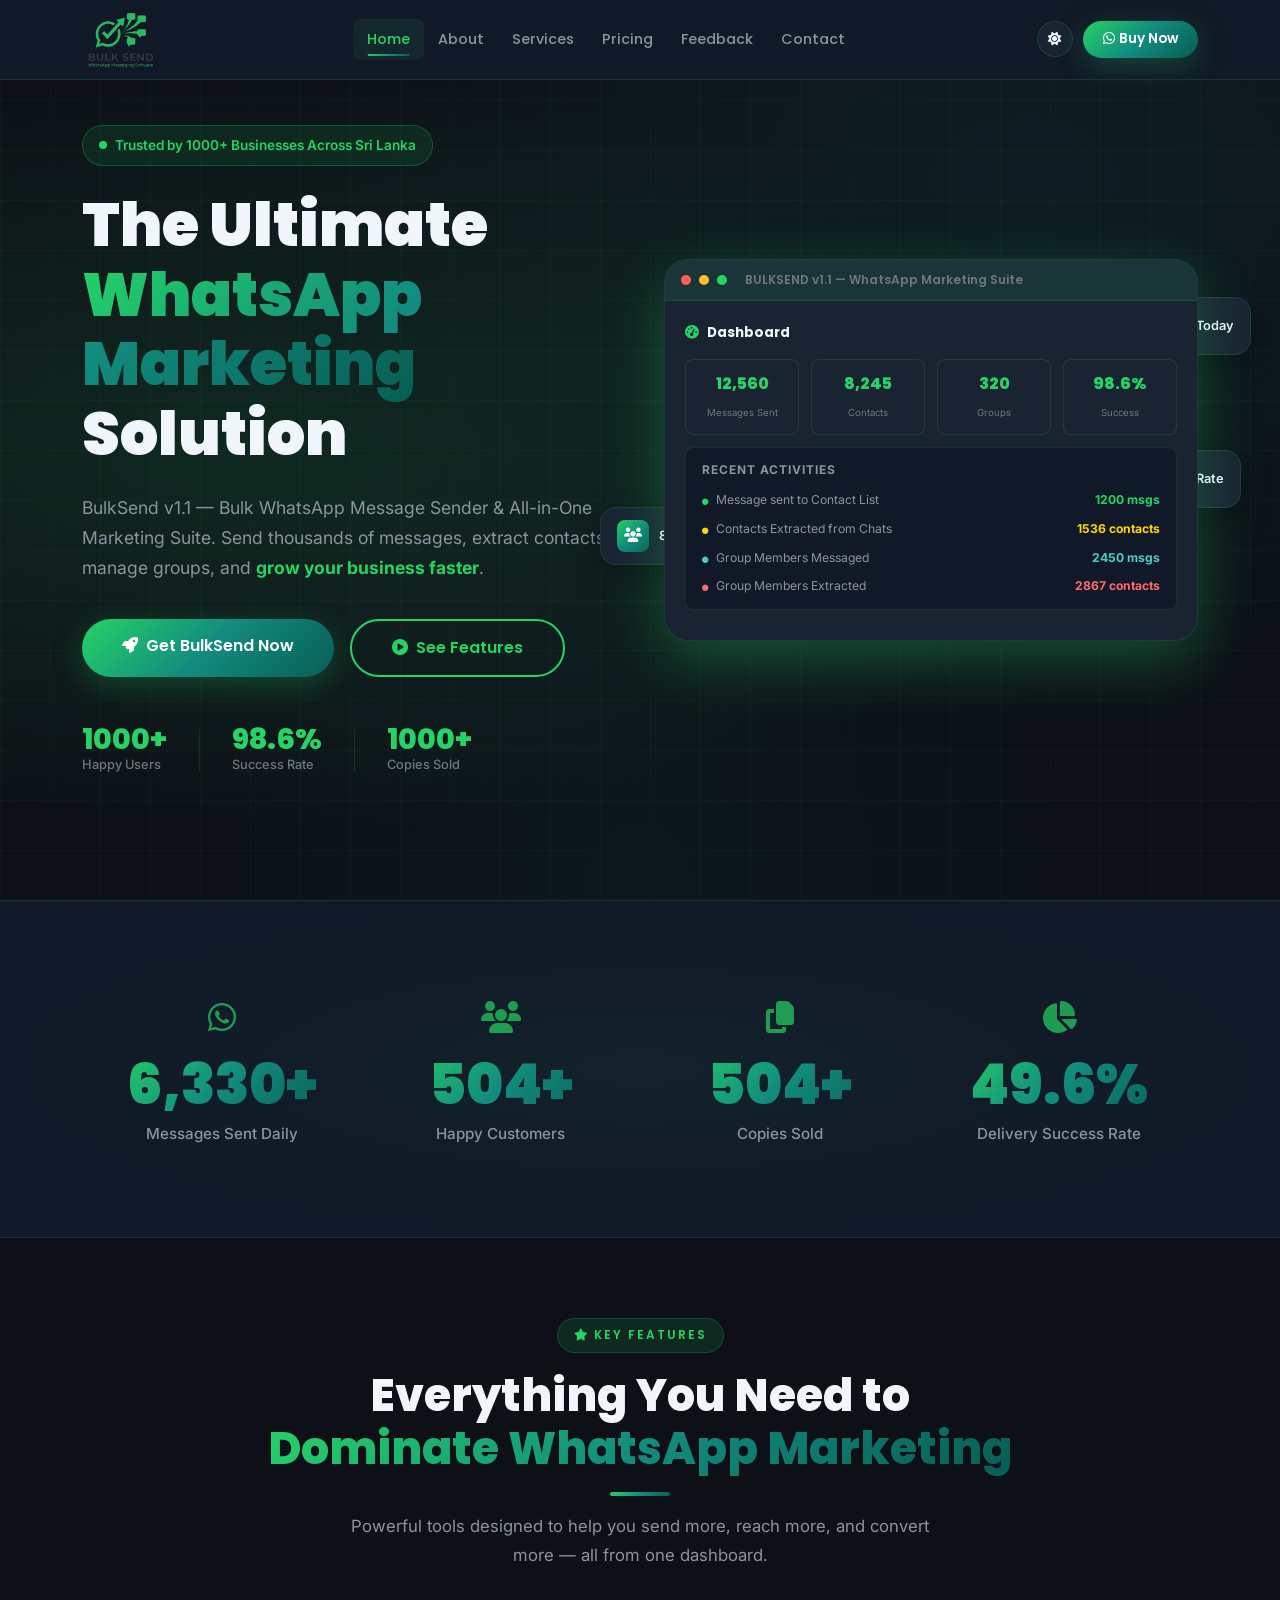
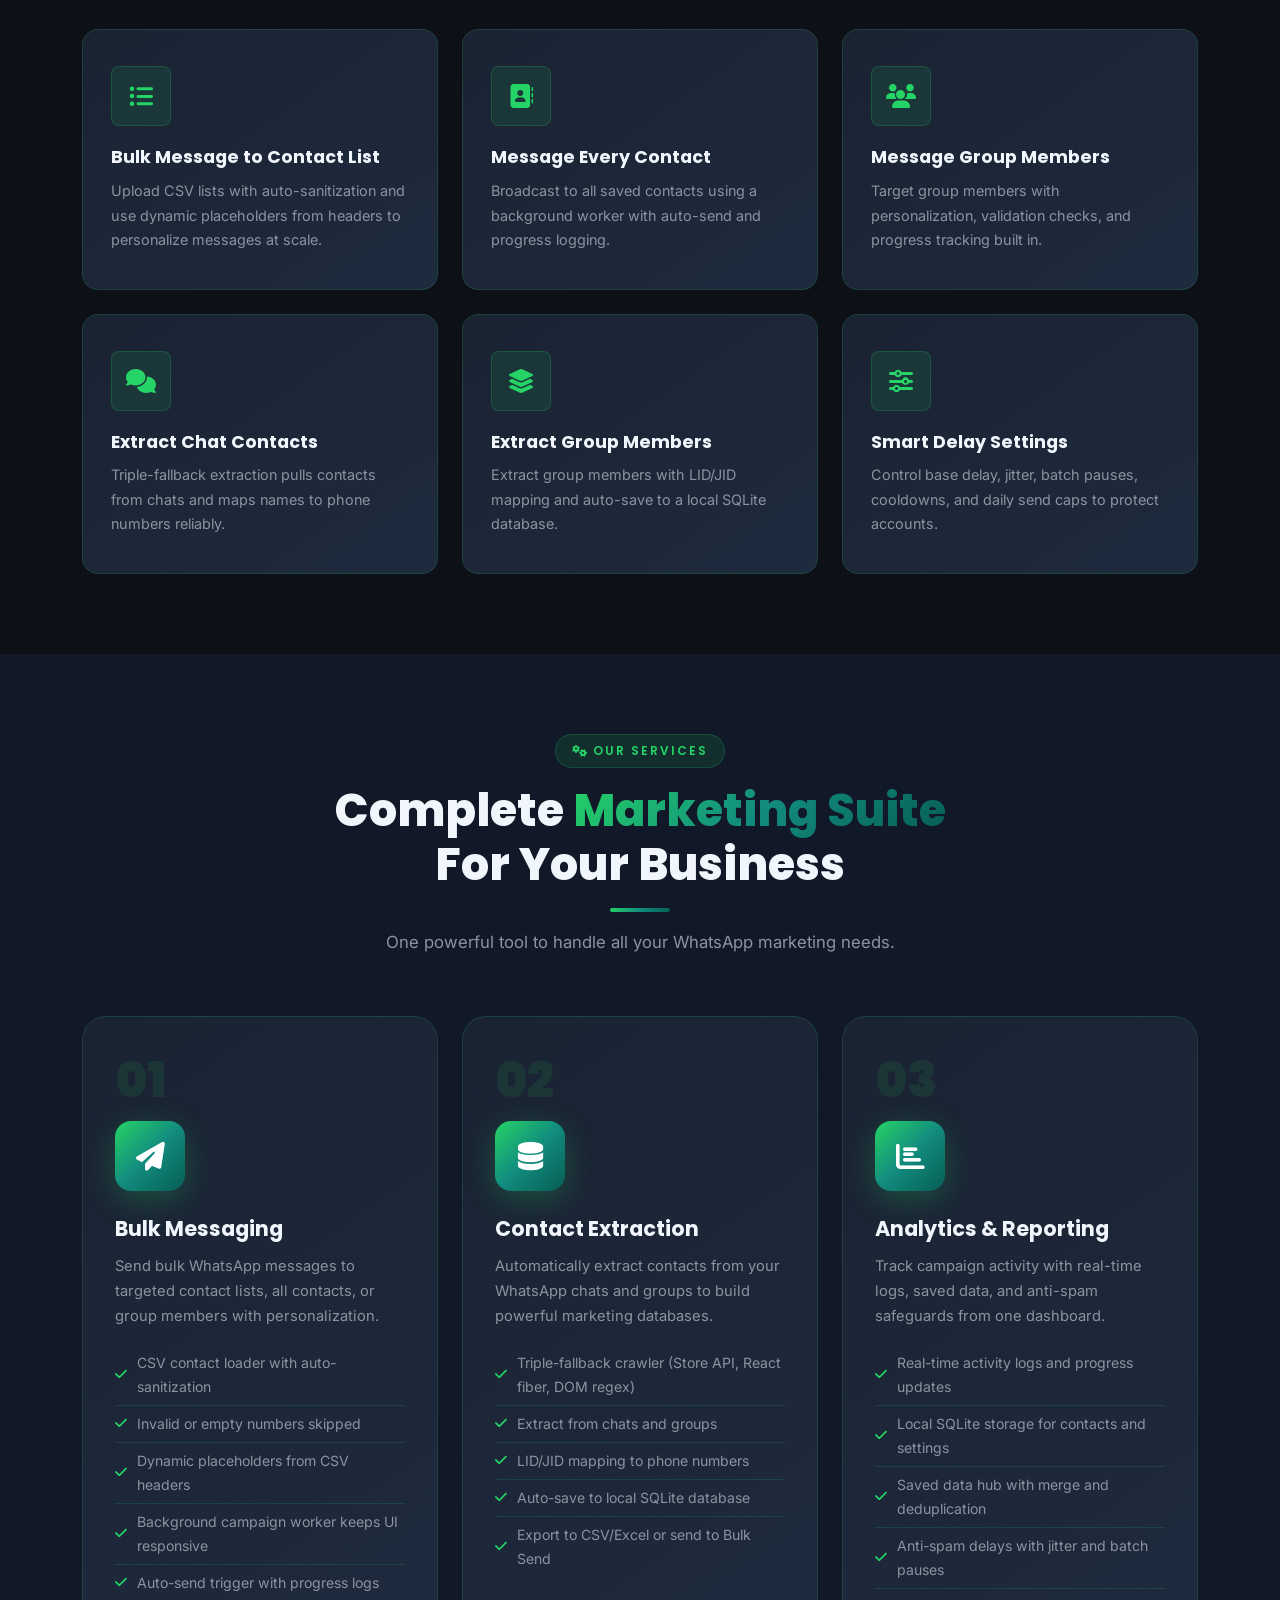
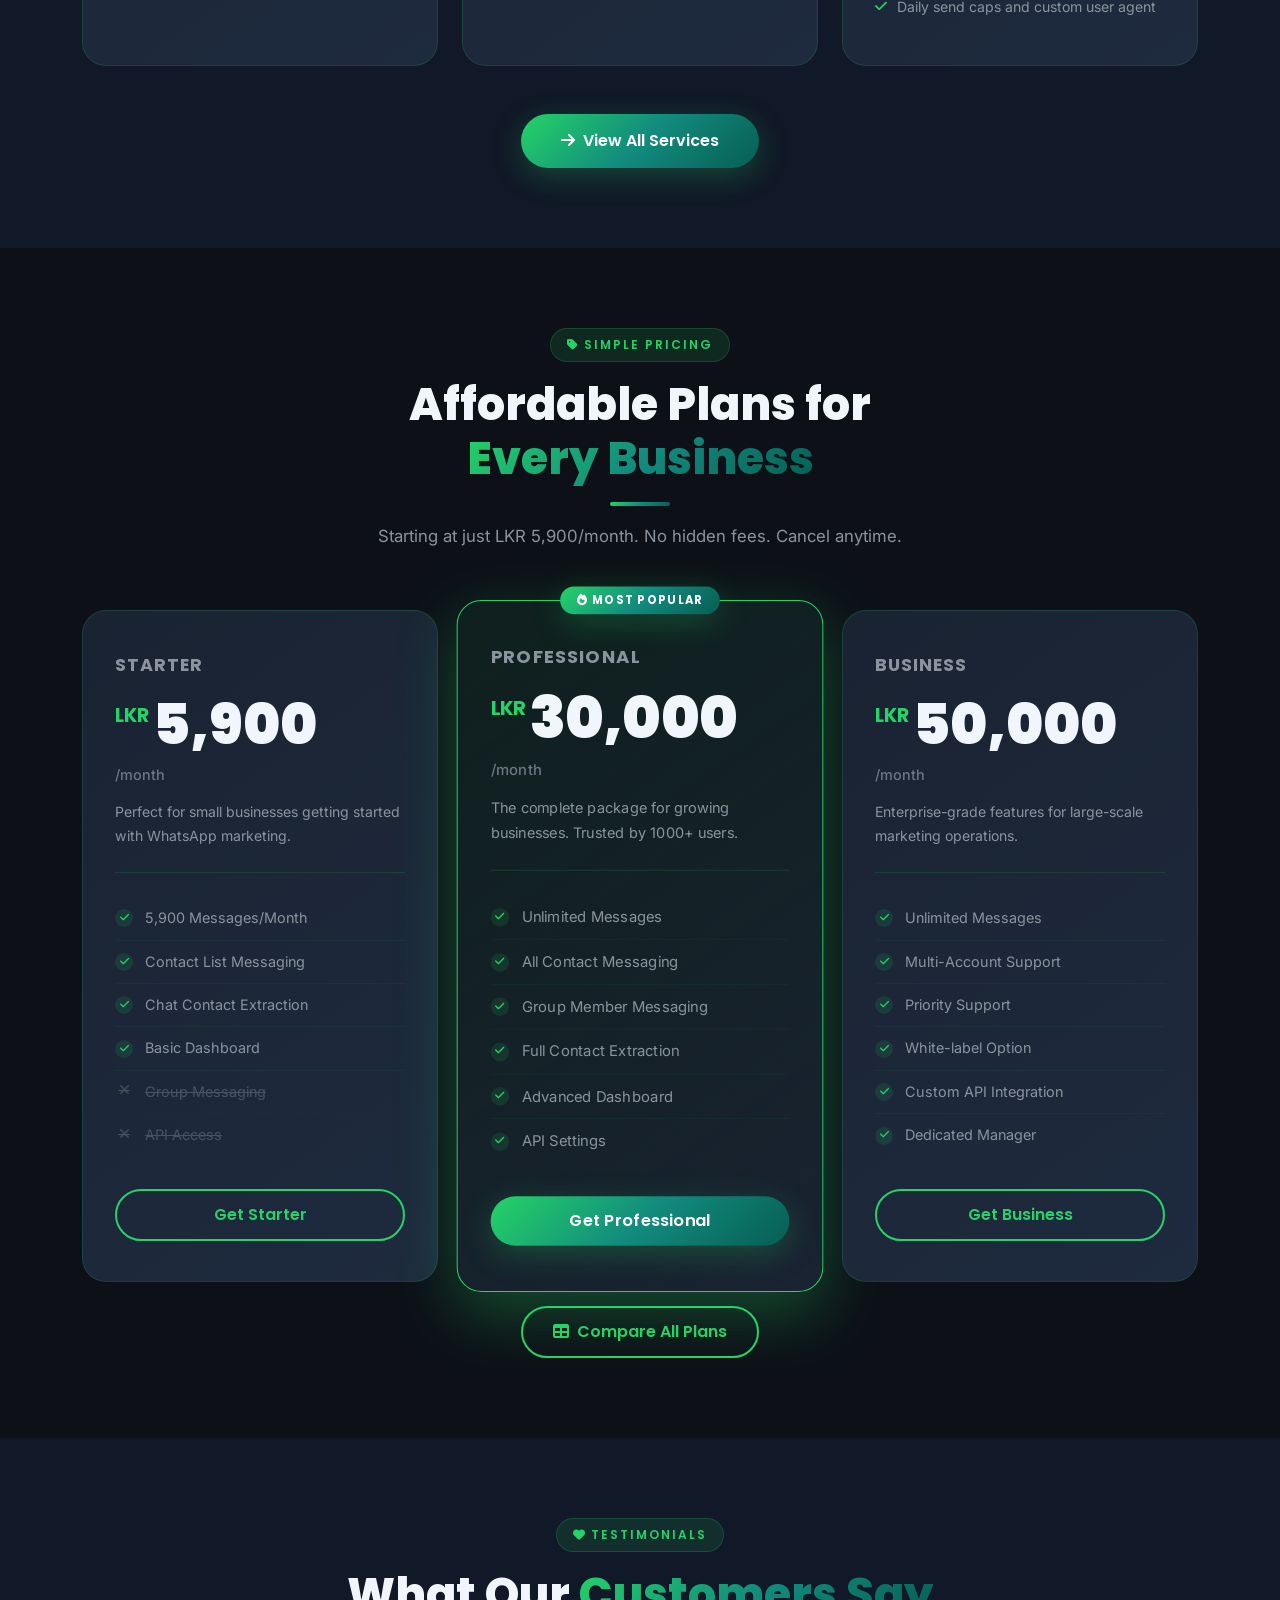
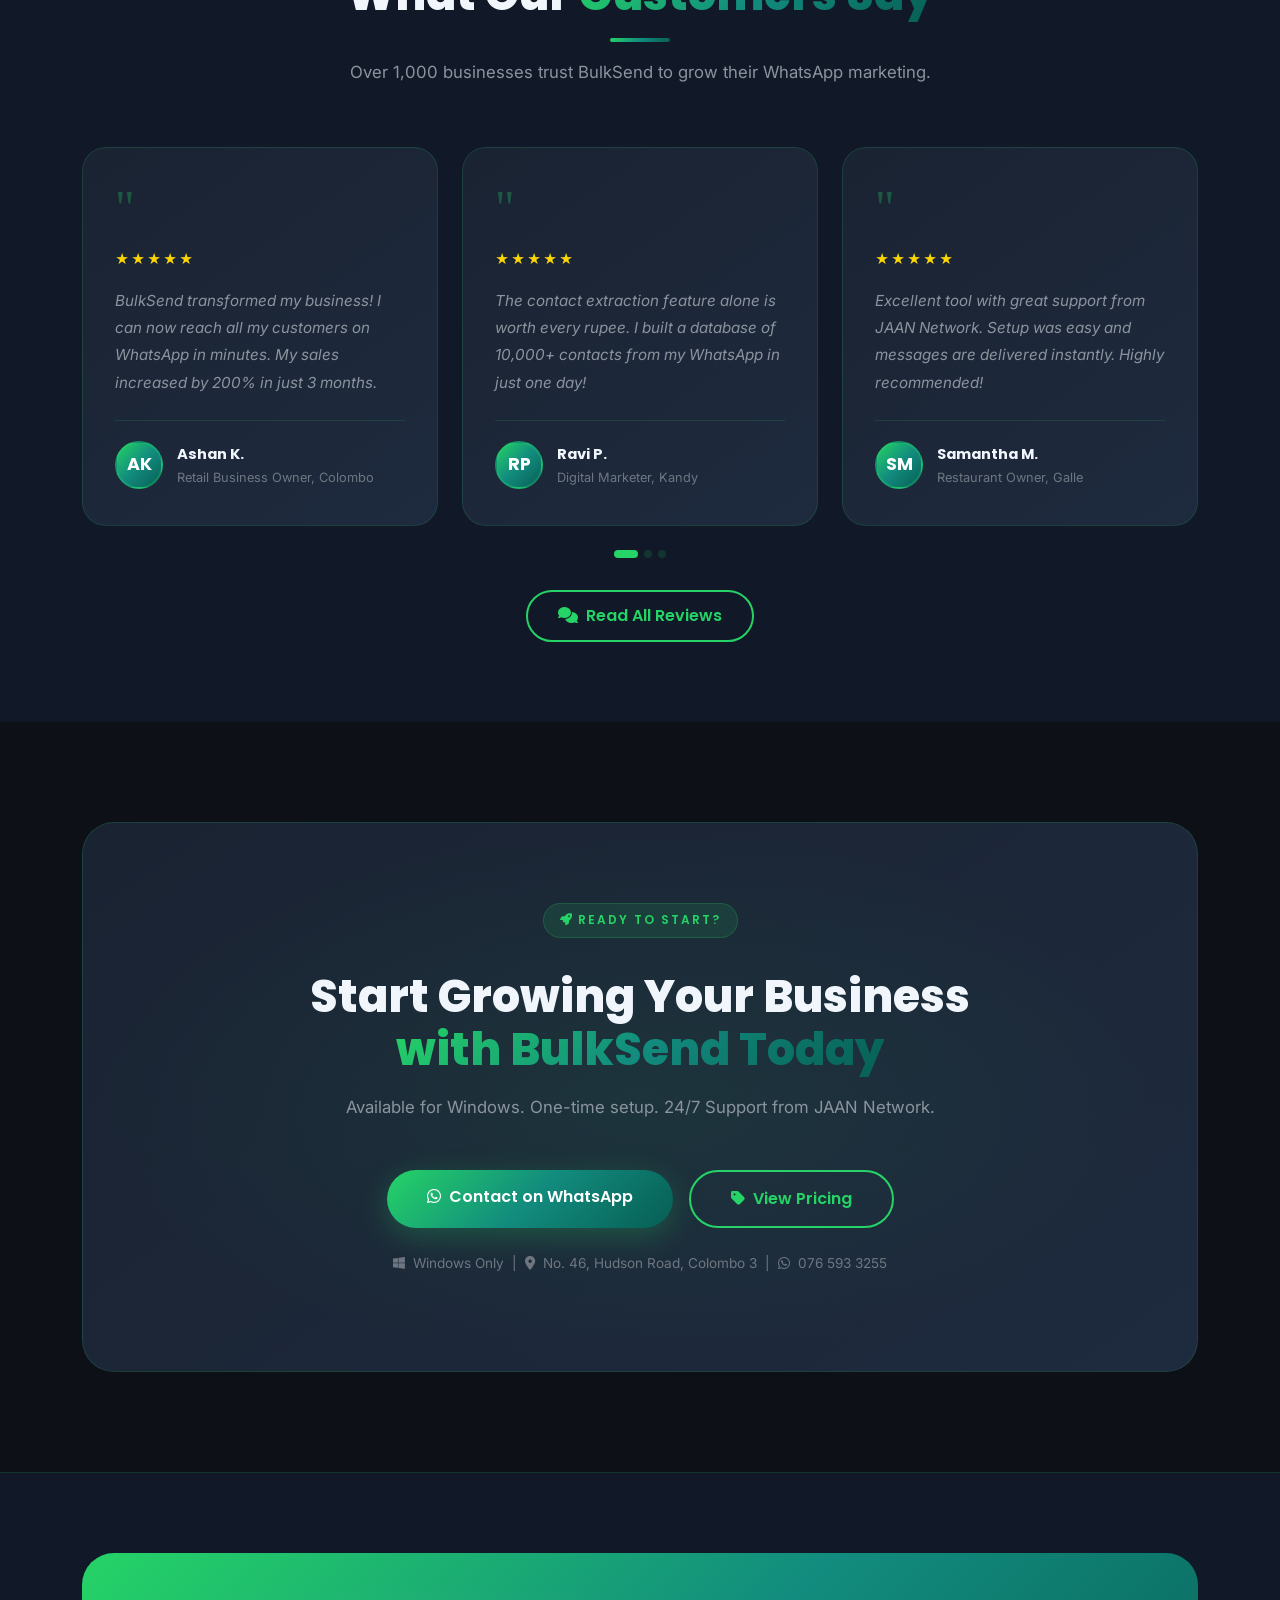
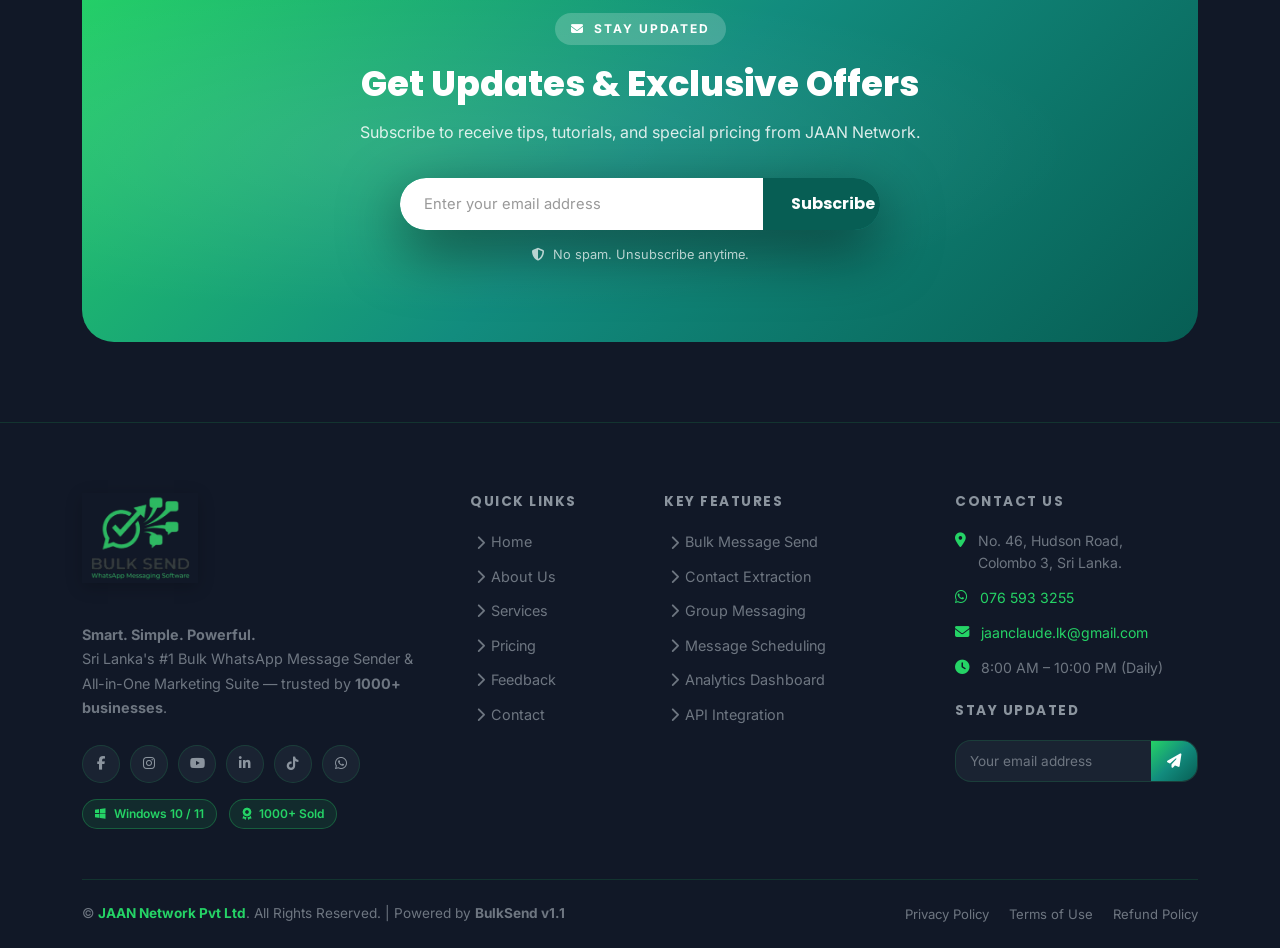
==== commit 3b1459f0: "Add comprehensive manual for BulkSend features and architecture - Introduced a detailed user manual " ====
--- a/index.html
+++ b/index.html
@@ -1,646 +1,982 @@
-<!DOCTYPE html>
+<!doctype html>
 <html lang="en" data-theme="dark">
-<head>
-  <meta charset="UTF-8" />
-  <meta name="viewport" content="width=device-width, initial-scale=1.0" />
-
-  <!-- SEO Meta Tags -->
-  <title>BulkSend v1.1 – Bulk WhatsApp Message Sender &amp; Marketing Suite | JAAN Network</title>
-  <meta name="description" content="BulkSend v1.1 is the #1 Bulk WhatsApp Message Sender &amp; All-in-One Marketing Suite. Send bulk messages, extract contacts, and grow your business. Trusted by 1000+ users. LKR 5,900/month." />
-  <meta name="keywords" content="bulk whatsapp sender, whatsapp marketing, bulk message sender, whatsapp automation, contact extractor, whatsapp business tool, JAAN Network, Sri Lanka" />
-  <meta name="author" content="JAAN Network Pvt Ltd" />
-  <meta name="robots" content="index, follow" />
-  <link rel="canonical" href="https://bulksend.jaan.lk/index.html" />
-
-  <!-- Open Graph -->
-  <meta property="og:type"        content="website" />
-  <meta property="og:url"         content="https://bulksend.jaan.lk/" />
-  <meta property="og:title"       content="BulkSend v1.1 – Bulk WhatsApp Message Sender" />
-  <meta property="og:description" content="The Ultimate WhatsApp Marketing Solution. Trusted by 1000+ users. Send bulk messages, extract contacts, and grow your business faster." />
-  <meta property="og:image"       content="assets/images/og-image.jpg" />
-  <meta property="og:site_name"   content="BulkSend by JAAN Network" />
-
-  <!-- Twitter Card -->
-  <meta name="twitter:card"        content="summary_large_image" />
-  <meta name="twitter:title"       content="BulkSend v1.1 – Bulk WhatsApp Message Sender" />
-  <meta name="twitter:description" content="Trusted by 1000+ users. The Ultimate WhatsApp Marketing Solution." />
-  <meta name="twitter:image"       content="assets/images/og-image.jpg" />
-
-  <!-- Schema Markup -->
-  <script type="application/ld+json">
-  {
-    "@context": "https://schema.org",
-    "@type": "SoftwareApplication",
-    "name": "BulkSend v1.1",
-    "operatingSystem": "Windows",
-    "applicationCategory": "BusinessApplication",
-    "offers": {
-      "@type": "Offer",
-      "price": "5900",
-      "priceCurrency": "LKR",
-      "priceValidUntil": "2026-12-31"
-    },
-    "description": "Bulk WhatsApp Message Sender & All-in-One Marketing Suite",
-    "publisher": {
-      "@type": "Organization",
-      "name": "JAAN Network Pvt Ltd",
-      "address": {
-        "@type": "PostalAddress",
-        "streetAddress": "No. 46, Hudson Road",
-        "addressLocality": "Colombo 3",
-        "addressCountry": "LK"
+  <head>
+    <meta charset="UTF-8" />
+    <meta name="viewport" content="width=device-width, initial-scale=1.0" />
+
+    <!-- SEO Meta Tags -->
+    <title>
+      BulkSend v1.1 – Bulk WhatsApp Message Sender &amp; Marketing Suite | JAAN
+      Network
+    </title>
+    <meta
+      name="description"
+      content="BulkSend v1.1 is the #1 Bulk WhatsApp Message Sender &amp; All-in-One Marketing Suite. Send bulk messages, extract contacts, and grow your business. Trusted by 1000+ users. LKR 5,900/month." />
+    <meta
+      name="keywords"
+      content="bulk whatsapp sender, whatsapp marketing, bulk message sender, whatsapp automation, contact extractor, whatsapp business tool, JAAN Network, Sri Lanka" />
+    <meta name="author" content="JAAN Network Pvt Ltd" />
+    <meta name="robots" content="index, follow" />
+    <link rel="canonical" href="https://bulksend.jaan.lk/index.html" />
+
+    <!-- Open Graph -->
+    <meta property="og:type" content="website" />
+    <meta property="og:url" content="https://bulksend.jaan.lk/" />
+    <meta
+      property="og:title"
+      content="BulkSend v1.1 – Bulk WhatsApp Message Sender" />
+    <meta
+      property="og:description"
+      content="The Ultimate WhatsApp Marketing Solution. Trusted by 1000+ users. Send bulk messages, extract contacts, and grow your business faster." />
+    <meta property="og:image" content="assets/images/og-image.jpg" />
+    <meta property="og:site_name" content="BulkSend by JAAN Network" />
+
+    <!-- Twitter Card -->
+    <meta name="twitter:card" content="summary_large_image" />
+    <meta
+      name="twitter:title"
+      content="BulkSend v1.1 – Bulk WhatsApp Message Sender" />
+    <meta
+      name="twitter:description"
+      content="Trusted by 1000+ users. The Ultimate WhatsApp Marketing Solution." />
+    <meta name="twitter:image" content="assets/images/og-image.jpg" />
+
+    <!-- Schema Markup -->
+    <script type="application/ld+json">
+      {
+        "@context": "https://schema.org",
+        "@type": "SoftwareApplication",
+        "name": "BulkSend v1.1",
+        "operatingSystem": "Windows",
+        "applicationCategory": "BusinessApplication",
+        "offers": {
+          "@type": "Offer",
+          "price": "5900",
+          "priceCurrency": "LKR",
+          "priceValidUntil": "2026-12-31"
+        },
+        "description": "Bulk WhatsApp Message Sender & All-in-One Marketing Suite",
+        "publisher": {
+          "@type": "Organization",
+          "name": "JAAN Network Pvt Ltd",
+          "address": {
+            "@type": "PostalAddress",
+            "streetAddress": "No. 46, Hudson Road",
+            "addressLocality": "Colombo 3",
+            "addressCountry": "LK"
+          }
+        },
+        "aggregateRating": {
+          "@type": "AggregateRating",
+          "ratingValue": "4.8",
+          "reviewCount": "1000"
+        }
       }
-    },
-    "aggregateRating": {
-      "@type": "AggregateRating",
-      "ratingValue": "4.8",
-      "reviewCount": "1000"
-    }
-  }
-  </script>
-
-  <!-- Favicon -->
-  <link rel="icon" type="image/x-icon" href="assets/images/favicon.ico" />
-  <link rel="apple-touch-icon" href="assets/images/apple-touch-icon.png" />
-
-  <!-- Bootstrap 5 -->
-  <link rel="stylesheet" href="https://cdn.jsdelivr.net/npm/bootstrap@5.3.3/dist/css/bootstrap.min.css" />
-  <!-- Font Awesome -->
-  <link rel="stylesheet" href="https://cdnjs.cloudflare.com/ajax/libs/font-awesome/6.5.1/css/all.min.css" />
-  <!-- AOS -->
-  <link rel="stylesheet" href="https://cdn.jsdelivr.net/npm/aos@2.3.4/dist/aos.css" />
-  <!-- Custom CSS -->
-  <link rel="stylesheet" href="assets/css/style.css" />
-</head>
-<body>
-
-  <!-- Page Loader -->
-  <div id="page-loader">
-    <div class="loader-inner">
-      <img src="assets/images/logo.png" class="loader-logo-img" alt="BulkSend logo" loading="eager" />
-      <div class="loader-spinner"></div>
+    </script>
+
+    <!-- Favicon -->
+    <link rel="icon" type="image/x-icon" href="assets/images/favicon.ico" />
+    <link rel="apple-touch-icon" href="assets/images/apple-touch-icon.png" />
+
+    <!-- Bootstrap 5 -->
+    <link
+      rel="stylesheet"
+      href="https://cdn.jsdelivr.net/npm/bootstrap@5.3.3/dist/css/bootstrap.min.css" />
+    <!-- Font Awesome -->
+    <link
+      rel="stylesheet"
+      href="https://cdnjs.cloudflare.com/ajax/libs/font-awesome/6.5.1/css/all.min.css" />
+    <!-- AOS -->
+    <link
+      rel="stylesheet"
+      href="https://cdn.jsdelivr.net/npm/aos@2.3.4/dist/aos.css" />
+    <!-- Custom CSS -->
+    <link rel="stylesheet" href="assets/css/style.css" />
+  </head>
+  <body>
+    <!-- Page Loader -->
+    <div id="page-loader">
+      <div class="loader-inner">
+        <img
+          src="assets/images/logo.png"
+          class="loader-logo-img"
+          alt="BulkSend logo"
+          loading="eager" />
+        <div class="loader-spinner"></div>
+      </div>
     </div>
-  </div>
-
-  <!-- Navbar placeholder (injected from header.html / assets/js/main.js) -->
-  <div id="navbar-placeholder"></div>
-
-  <!-- ============================================================
+
+    <!-- Navbar placeholder (injected from header.html / assets/js/main.js) -->
+    <div id="navbar-placeholder"></div>
+
+    <!-- ============================================================
        HERO SECTION
        ============================================================ -->
-  <section class="hero-section" id="home">
-    <div class="hero-bg"></div>
-    <div class="hero-grid-bg"></div>
-    <div class="container hero-content">
-      <div class="row align-items-center g-5">
-        <!-- Left Content -->
-        <div class="col-lg-6">
-          <div class="hero-badge">
-            <span class="badge-dot"></span>
-            Trusted by 1000+ Businesses Across Sri Lanka
-          </div>
-          <h1 class="hero-title">
-            The Ultimate<br>
-            <span class="highlight">WhatsApp Marketing</span><br>
-            Solution
-          </h1>
-          <p class="hero-description">
-            BulkSend v1.1 — Bulk WhatsApp Message Sender &amp; All-in-One Marketing Suite.
-            Send thousands of messages, extract contacts, manage groups, and
-            <strong style="color:var(--primary)">grow your business faster</strong>.
-          </p>
-          <div class="hero-cta">
-            <a href="pricing.html" class="btn btn-primary-custom btn-lg">
-              <i class="fas fa-rocket me-2"></i>Get BulkSend Now
-            </a>
-            <a href="services.html" class="btn btn-outline-custom btn-lg">
-              <i class="fas fa-play-circle me-2"></i>See Features
-            </a>
-          </div>
-          <div class="hero-stats">
-            <div class="hero-stat">
-              <span class="hero-stat-number">1000+</span>
-              <span class="hero-stat-label">Happy Users</span>
-            </div>
-            <div class="hero-stat-divider"></div>
-            <div class="hero-stat">
-              <span class="hero-stat-number">98.6%</span>
-              <span class="hero-stat-label">Success Rate</span>
-            </div>
-            <div class="hero-stat-divider"></div>
-            <div class="hero-stat">
-              <span class="hero-stat-number">1000+</span>
-              <span class="hero-stat-label">Copies Sold</span>
-            </div>
-          </div>
-        </div>
-
-        <!-- Right Visual - Dashboard Mockup -->
-        <div class="col-lg-6">
-          <div class="hero-visual">
-            <!-- Floating badges -->
-            <div class="floating-badge floating-badge-1">
-              <div class="badge-icon"><i class="fas fa-paper-plane"></i></div>
-              <div>12,560 Messages Sent Today</div>
-            </div>
-            <div class="floating-badge floating-badge-2">
-              <div class="badge-icon"><i class="fas fa-users"></i></div>
-              <div>8,245 Contacts Extracted</div>
-            </div>
-            <div class="floating-badge floating-badge-3">
-              <div class="badge-icon"><i class="fas fa-chart-line"></i></div>
-              <div>98.6% Delivery Rate</div>
-            </div>
-
-            <!-- Dashboard Mockup -->
-            <div class="hero-mockup-wrapper">
-              <div class="hero-mockup-bar">
-                <span class="mockup-dot red"></span>
-                <span class="mockup-dot yellow"></span>
-                <span class="mockup-dot green"></span>
-                <span style="margin-left:10px; font-size:0.75rem; color:var(--text-muted); font-family:var(--font-main); font-weight:600;">BULKSEND v1.1 — WhatsApp Marketing Suite</span>
-              </div>
-              <div class="hero-mockup-content">
-                <div style="font-family:var(--font-main); font-size:0.85rem; font-weight:700; color:var(--text-primary); margin-bottom:14px;">
-                  <i class="fas fa-tachometer-alt me-2" style="color:var(--primary);"></i>Dashboard
+    <section class="hero-section" id="home">
+      <div class="hero-bg"></div>
+      <div class="hero-grid-bg"></div>
+      <div class="container hero-content">
+        <div class="row align-items-center g-5">
+          <!-- Left Content -->
+          <div class="col-lg-6">
+            <div class="hero-badge">
+              <span class="badge-dot"></span>
+              Trusted by 1000+ Businesses Across Sri Lanka
+            </div>
+            <h1 class="hero-title">
+              The Ultimate<br />
+              <span class="highlight">WhatsApp Marketing</span><br />
+              Solution
+            </h1>
+            <p class="hero-description">
+              BulkSend v1.1 — Bulk WhatsApp Message Sender &amp; All-in-One
+              Marketing Suite. Send thousands of messages, extract contacts,
+              manage groups, and
+              <strong style="color: var(--primary)"
+                >grow your business faster</strong
+              >.
+            </p>
+            <div class="hero-cta">
+              <a href="pricing.html" class="btn btn-primary-custom btn-lg">
+                <i class="fas fa-rocket me-2"></i>Get BulkSend Now
+              </a>
+              <a href="services.html" class="btn btn-outline-custom btn-lg">
+                <i class="fas fa-play-circle me-2"></i>See Features
+              </a>
+            </div>
+            <div class="hero-stats">
+              <div class="hero-stat">
+                <span class="hero-stat-number">1000+</span>
+                <span class="hero-stat-label">Happy Users</span>
+              </div>
+              <div class="hero-stat-divider"></div>
+              <div class="hero-stat">
+                <span class="hero-stat-number">98.6%</span>
+                <span class="hero-stat-label">Success Rate</span>
+              </div>
+              <div class="hero-stat-divider"></div>
+              <div class="hero-stat">
+                <span class="hero-stat-number">1000+</span>
+                <span class="hero-stat-label">Copies Sold</span>
+              </div>
+            </div>
+          </div>
+
+          <!-- Right Visual - Dashboard Mockup -->
+          <div class="col-lg-6">
+            <div class="hero-visual">
+              <!-- Floating badges -->
+              <div class="floating-badge floating-badge-1">
+                <div class="badge-icon"><i class="fas fa-paper-plane"></i></div>
+                <div>12,560 Messages Sent Today</div>
+              </div>
+              <div class="floating-badge floating-badge-2">
+                <div class="badge-icon"><i class="fas fa-users"></i></div>
+                <div>8,245 Contacts Extracted</div>
+              </div>
+              <div class="floating-badge floating-badge-3">
+                <div class="badge-icon"><i class="fas fa-chart-line"></i></div>
+                <div>98.6% Delivery Rate</div>
+              </div>
+
+              <!-- Dashboard Mockup -->
+              <div class="hero-mockup-wrapper">
+                <div class="hero-mockup-bar">
+                  <span class="mockup-dot red"></span>
+                  <span class="mockup-dot yellow"></span>
+                  <span class="mockup-dot green"></span>
+                  <span
+                    style="
+                      margin-left: 10px;
+                      font-size: 0.75rem;
+                      color: var(--text-muted);
+                      font-family: var(--font-main);
+                      font-weight: 600;
+                    "
+                    >BULKSEND v1.1 — WhatsApp Marketing Suite</span
+                  >
                 </div>
-                <div class="dashboard-stat">
-                  <div class="stat-item">
-                    <span class="stat-num">12,560</span>
-                    <span class="stat-lbl">Messages Sent</span>
+                <div class="hero-mockup-content">
+                  <div
+                    style="
+                      font-family: var(--font-main);
+                      font-size: 0.85rem;
+                      font-weight: 700;
+                      color: var(--text-primary);
+                      margin-bottom: 14px;
+                    ">
+                    <i
+                      class="fas fa-tachometer-alt me-2"
+                      style="color: var(--primary)"></i
+                    >Dashboard
                   </div>
-                  <div class="stat-item">
-                    <span class="stat-num">8,245</span>
-                    <span class="stat-lbl">Contacts</span>
+                  <div class="dashboard-stat">
+                    <div class="stat-item">
+                      <span class="stat-num">12,560</span>
+                      <span class="stat-lbl">Messages Sent</span>
+                    </div>
+                    <div class="stat-item">
+                      <span class="stat-num">8,245</span>
+                      <span class="stat-lbl">Contacts</span>
+                    </div>
+                    <div class="stat-item">
+                      <span class="stat-num">320</span>
+                      <span class="stat-lbl">Groups</span>
+                    </div>
+                    <div class="stat-item">
+                      <span class="stat-num">98.6%</span>
+                      <span class="stat-lbl">Success</span>
+                    </div>
                   </div>
-                  <div class="stat-item">
-                    <span class="stat-num">320</span>
-                    <span class="stat-lbl">Groups</span>
-                  </div>
-                  <div class="stat-item">
-                    <span class="stat-num">98.6%</span>
-                    <span class="stat-lbl">Success</span>
+                  <div class="dashboard-card">
+                    <div
+                      style="
+                        font-size: 0.75rem;
+                        font-weight: 700;
+                        color: var(--text-secondary);
+                        margin-bottom: 10px;
+                        text-transform: uppercase;
+                        letter-spacing: 1px;
+                      ">
+                      Recent Activities
+                    </div>
+                    <div
+                      style="display: flex; flex-direction: column; gap: 8px">
+                      <div
+                        style="
+                          display: flex;
+                          justify-content: space-between;
+                          align-items: center;
+                          font-size: 0.76rem;
+                        ">
+                        <span style="color: var(--text-secondary)"
+                          ><i
+                            class="fas fa-circle me-2"
+                            style="color: var(--primary); font-size: 0.4rem"></i
+                          >Message sent to Contact List</span
+                        >
+                        <span style="color: var(--primary); font-weight: 700"
+                          >1200 msgs</span
+                        >
+                      </div>
+                      <div
+                        style="
+                          display: flex;
+                          justify-content: space-between;
+                          align-items: center;
+                          font-size: 0.76rem;
+                        ">
+                        <span style="color: var(--text-secondary)"
+                          ><i
+                            class="fas fa-circle me-2"
+                            style="color: var(--accent); font-size: 0.4rem"></i
+                          >Contacts Extracted from Chats</span
+                        >
+                        <span style="color: var(--accent); font-weight: 700"
+                          >1536 contacts</span
+                        >
+                      </div>
+                      <div
+                        style="
+                          display: flex;
+                          justify-content: space-between;
+                          align-items: center;
+                          font-size: 0.76rem;
+                        ">
+                        <span style="color: var(--text-secondary)"
+                          ><i
+                            class="fas fa-circle me-2"
+                            style="color: #4ecdc4; font-size: 0.4rem"></i
+                          >Group Members Messaged</span
+                        >
+                        <span style="color: #4ecdc4; font-weight: 700"
+                          >2450 msgs</span
+                        >
+                      </div>
+                      <div
+                        style="
+                          display: flex;
+                          justify-content: space-between;
+                          align-items: center;
+                          font-size: 0.76rem;
+                        ">
+                        <span style="color: var(--text-secondary)"
+                          ><i
+                            class="fas fa-circle me-2"
+                            style="color: #ff6b6b; font-size: 0.4rem"></i
+                          >Group Members Extracted</span
+                        >
+                        <span style="color: #ff6b6b; font-weight: 700"
+                          >2867 contacts</span
+                        >
+                      </div>
+                    </div>
                   </div>
                 </div>
-                <div class="dashboard-card">
-                  <div style="font-size:0.75rem; font-weight:700; color:var(--text-secondary); margin-bottom:10px; text-transform:uppercase; letter-spacing:1px;">Recent Activities</div>
-                  <div style="display:flex; flex-direction:column; gap:8px;">
-                    <div style="display:flex; justify-content:space-between; align-items:center; font-size:0.76rem;">
-                      <span style="color:var(--text-secondary);"><i class="fas fa-circle me-2" style="color:var(--primary); font-size:0.4rem;"></i>Message sent to Contact List</span>
-                      <span style="color:var(--primary); font-weight:700;">1200 msgs</span>
-                    </div>
-                    <div style="display:flex; justify-content:space-between; align-items:center; font-size:0.76rem;">
-                      <span style="color:var(--text-secondary);"><i class="fas fa-circle me-2" style="color:var(--accent); font-size:0.4rem;"></i>Contacts Extracted from Chats</span>
-                      <span style="color:var(--accent); font-weight:700;">1536 contacts</span>
-                    </div>
-                    <div style="display:flex; justify-content:space-between; align-items:center; font-size:0.76rem;">
-                      <span style="color:var(--text-secondary);"><i class="fas fa-circle me-2" style="color:#4ecdc4; font-size:0.4rem;"></i>Group Members Messaged</span>
-                      <span style="color:#4ecdc4; font-weight:700;">2450 msgs</span>
-                    </div>
-                    <div style="display:flex; justify-content:space-between; align-items:center; font-size:0.76rem;">
-                      <span style="color:var(--text-secondary);"><i class="fas fa-circle me-2" style="color:#ff6b6b; font-size:0.4rem;"></i>Group Members Extracted</span>
-                      <span style="color:#ff6b6b; font-weight:700;">2867 contacts</span>
+              </div>
+            </div>
+          </div>
+        </div>
+      </div>
+    </section>
+
+    <!-- ============================================================
+       STATS / COUNTER SECTION
+       ============================================================ -->
+    <section class="stats-section">
+      <div class="container" style="position: relative; z-index: 1">
+        <div class="row g-0 text-center">
+          <div class="col-6 col-md-3">
+            <div class="stat-card" data-aos="fade-up" data-aos-delay="0">
+              <div class="counter-icon"><i class="fab fa-whatsapp"></i></div>
+              <div class="counter-number" data-counter="12560" data-suffix="+">
+                0
+              </div>
+              <div class="counter-label">Messages Sent Daily</div>
+            </div>
+          </div>
+          <div class="col-6 col-md-3">
+            <div class="stat-card" data-aos="fade-up" data-aos-delay="100">
+              <div class="counter-icon"><i class="fas fa-users"></i></div>
+              <div class="counter-number" data-counter="1000" data-suffix="+">
+                0
+              </div>
+              <div class="counter-label">Happy Customers</div>
+            </div>
+          </div>
+          <div class="col-6 col-md-3">
+            <div class="stat-card" data-aos="fade-up" data-aos-delay="200">
+              <div class="counter-icon"><i class="fas fa-copy"></i></div>
+              <div class="counter-number" data-counter="1000" data-suffix="+">
+                0
+              </div>
+              <div class="counter-label">Copies Sold</div>
+            </div>
+          </div>
+          <div class="col-6 col-md-3">
+            <div class="stat-card" data-aos="fade-up" data-aos-delay="300">
+              <div class="counter-icon"><i class="fas fa-chart-pie"></i></div>
+              <div class="counter-number" data-counter="98" data-suffix=".6%">
+                0
+              </div>
+              <div class="counter-label">Delivery Success Rate</div>
+            </div>
+          </div>
+        </div>
+      </div>
+    </section>
+
+    <!-- ============================================================
+       FEATURES SECTION
+       ============================================================ -->
+    <section class="features-section" id="features">
+      <div class="container">
+        <div class="section-header" data-aos="fade-up">
+          <span class="section-badge"
+            ><i class="fas fa-star me-1"></i>Key Features</span
+          >
+          <h2 class="section-title">
+            Everything You Need to<br /><span>Dominate WhatsApp Marketing</span>
+          </h2>
+          <div class="divider"></div>
+          <p class="section-subtitle">
+            Powerful tools designed to help you send more, reach more, and
+            convert more — all from one dashboard.
+          </p>
+        </div>
+
+        <div class="row g-4">
+          <div class="col-md-6 col-lg-4" data-aos="fade-up" data-aos-delay="0">
+            <div class="feature-card">
+              <div class="feature-icon"><i class="fas fa-list-ul"></i></div>
+              <h4>Bulk Message to Contact List</h4>
+              <p>
+                Upload CSV lists with auto-sanitization and use dynamic
+                placeholders from headers to personalize messages at scale.
+              </p>
+            </div>
+          </div>
+          <div
+            class="col-md-6 col-lg-4"
+            data-aos="fade-up"
+            data-aos-delay="100">
+            <div class="feature-card">
+              <div class="feature-icon">
+                <i class="fas fa-address-book"></i>
+              </div>
+              <h4>Message Every Contact</h4>
+              <p>
+                Broadcast to all saved contacts using a background worker with
+                auto-send and progress logging.
+              </p>
+            </div>
+          </div>
+          <div
+            class="col-md-6 col-lg-4"
+            data-aos="fade-up"
+            data-aos-delay="200">
+            <div class="feature-card">
+              <div class="feature-icon"><i class="fas fa-users"></i></div>
+              <h4>Message Group Members</h4>
+              <p>
+                Target group members with personalization, validation checks,
+                and progress tracking built in.
+              </p>
+            </div>
+          </div>
+          <div
+            class="col-md-6 col-lg-4"
+            data-aos="fade-up"
+            data-aos-delay="300">
+            <div class="feature-card">
+              <div class="feature-icon"><i class="fas fa-comments"></i></div>
+              <h4>Extract Chat Contacts</h4>
+              <p>
+                Triple-fallback extraction pulls contacts from chats and maps
+                names to phone numbers reliably.
+              </p>
+            </div>
+          </div>
+          <div
+            class="col-md-6 col-lg-4"
+            data-aos="fade-up"
+            data-aos-delay="400">
+            <div class="feature-card">
+              <div class="feature-icon"><i class="fas fa-layer-group"></i></div>
+              <h4>Extract Group Members</h4>
+              <p>
+                Extract group members with LID/JID mapping and auto-save to a
+                local SQLite database.
+              </p>
+            </div>
+          </div>
+          <div
+            class="col-md-6 col-lg-4"
+            data-aos="fade-up"
+            data-aos-delay="500">
+            <div class="feature-card">
+              <div class="feature-icon"><i class="fas fa-sliders-h"></i></div>
+              <h4>Smart Delay Settings</h4>
+              <p>
+                Control base delay, jitter, batch pauses, cooldowns, and daily
+                send caps to protect accounts.
+              </p>
+            </div>
+          </div>
+        </div>
+      </div>
+    </section>
+
+    <!-- ============================================================
+       SERVICES PREVIEW
+       ============================================================ -->
+    <section class="services-section" id="services">
+      <div class="container">
+        <div class="section-header" data-aos="fade-up">
+          <span class="section-badge"
+            ><i class="fas fa-cogs me-1"></i>Our Services</span
+          >
+          <h2 class="section-title">
+            Complete <span>Marketing Suite</span><br />For Your Business
+          </h2>
+          <div class="divider"></div>
+          <p class="section-subtitle">
+            One powerful tool to handle all your WhatsApp marketing needs.
+          </p>
+        </div>
+
+        <div class="row g-4">
+          <div class="col-lg-4 col-md-6" data-aos="fade-up" data-aos-delay="0">
+            <div class="service-card">
+              <div class="service-number">01</div>
+              <div class="service-icon"><i class="fas fa-paper-plane"></i></div>
+              <h3>Bulk Messaging</h3>
+              <p>
+                Send bulk WhatsApp messages to targeted contact lists, all
+                contacts, or group members with personalization.
+              </p>
+              <ul class="service-list">
+                <li>
+                  <i class="fas fa-check"></i> CSV contact loader with
+                  auto-sanitization
+                </li>
+                <li>
+                  <i class="fas fa-check"></i> Invalid or empty numbers skipped
+                </li>
+                <li>
+                  <i class="fas fa-check"></i> Dynamic placeholders from CSV
+                  headers
+                </li>
+                <li>
+                  <i class="fas fa-check"></i> Background campaign worker keeps
+                  UI responsive
+                </li>
+                <li>
+                  <i class="fas fa-check"></i> Auto-send trigger with progress
+                  logs
+                </li>
+              </ul>
+            </div>
+          </div>
+          <div
+            class="col-lg-4 col-md-6"
+            data-aos="fade-up"
+            data-aos-delay="150">
+            <div class="service-card">
+              <div class="service-number">02</div>
+              <div class="service-icon"><i class="fas fa-database"></i></div>
+              <h3>Contact Extraction</h3>
+              <p>
+                Automatically extract contacts from your WhatsApp chats and
+                groups to build powerful marketing databases.
+              </p>
+              <ul class="service-list">
+                <li>
+                  <i class="fas fa-check"></i> Triple-fallback crawler (Store
+                  API, React fiber, DOM regex)
+                </li>
+                <li>
+                  <i class="fas fa-check"></i> Extract from chats and groups
+                </li>
+                <li>
+                  <i class="fas fa-check"></i> LID/JID mapping to phone numbers
+                </li>
+                <li>
+                  <i class="fas fa-check"></i> Auto-save to local SQLite
+                  database
+                </li>
+                <li>
+                  <i class="fas fa-check"></i> Export to CSV/Excel or send to
+                  Bulk Send
+                </li>
+              </ul>
+            </div>
+          </div>
+          <div
+            class="col-lg-4 col-md-6"
+            data-aos="fade-up"
+            data-aos-delay="300">
+            <div class="service-card">
+              <div class="service-number">03</div>
+              <div class="service-icon"><i class="fas fa-chart-bar"></i></div>
+              <h3>Analytics &amp; Reporting</h3>
+              <p>
+                Track campaign activity with real-time logs, saved data, and
+                anti-spam safeguards from one dashboard.
+              </p>
+              <ul class="service-list">
+                <li>
+                  <i class="fas fa-check"></i> Real-time activity logs and
+                  progress updates
+                </li>
+                <li>
+                  <i class="fas fa-check"></i> Local SQLite storage for contacts
+                  and settings
+                </li>
+                <li>
+                  <i class="fas fa-check"></i> Saved data hub with merge and
+                  deduplication
+                </li>
+                <li>
+                  <i class="fas fa-check"></i> Anti-spam delays with jitter and
+                  batch pauses
+                </li>
+                <li>
+                  <i class="fas fa-check"></i> Daily send caps and custom user
+                  agent
+                </li>
+              </ul>
+            </div>
+          </div>
+        </div>
+
+        <div class="text-center mt-5" data-aos="fade-up">
+          <a href="services.html" class="btn btn-primary-custom btn-lg">
+            <i class="fas fa-arrow-right me-2"></i>View All Services
+          </a>
+        </div>
+      </div>
+    </section>
+
+    <!-- ============================================================
+       PRICING PREVIEW
+       ============================================================ -->
+    <section class="pricing-section" id="pricing">
+      <div class="container">
+        <div class="section-header" data-aos="fade-up">
+          <span class="section-badge"
+            ><i class="fas fa-tag me-1"></i>Simple Pricing</span
+          >
+          <h2 class="section-title">
+            Affordable Plans for<br /><span>Every Business</span>
+          </h2>
+          <div class="divider"></div>
+          <p class="section-subtitle">
+            Starting at just LKR 5,900/month. No hidden fees. Cancel anytime.
+          </p>
+        </div>
+
+        <div class="row g-4 justify-content-center">
+          <div class="col-lg-4 col-md-6" data-aos="fade-up" data-aos-delay="0">
+            <div class="pricing-card">
+              <div class="pricing-plan-name">Starter</div>
+              <div class="pricing-price">
+                <span class="pricing-currency">LKR</span>
+                <span class="pricing-amount" id="price-basic">5,900</span>
+              </div>
+              <span class="pricing-period" id="period-basic">/month</span>
+              <p class="pricing-desc">
+                Perfect for small businesses getting started with WhatsApp
+                marketing.
+              </p>
+              <ul class="pricing-features">
+                <li><i class="fas fa-check"></i> 5,900 Messages/Month</li>
+                <li><i class="fas fa-check"></i> Contact List Messaging</li>
+                <li><i class="fas fa-check"></i> Chat Contact Extraction</li>
+                <li><i class="fas fa-check"></i> Basic Dashboard</li>
+                <li class="disabled">
+                  <i class="fas fa-times"></i> Group Messaging
+                </li>
+                <li class="disabled">
+                  <i class="fas fa-times"></i> API Access
+                </li>
+              </ul>
+              <a href="contact.html" class="btn btn-outline-custom w-100"
+                >Get Starter</a
+              >
+            </div>
+          </div>
+
+          <div
+            class="col-lg-4 col-md-6"
+            data-aos="fade-up"
+            data-aos-delay="150">
+            <div class="pricing-card featured">
+              <div class="popular-badge">
+                <i class="fas fa-fire me-1"></i>Most Popular
+              </div>
+              <div class="pricing-plan-name">Professional</div>
+              <div class="pricing-price">
+                <span class="pricing-currency">LKR</span>
+                <span class="pricing-amount" id="price-pro">30,000</span>
+              </div>
+              <span class="pricing-period" id="period-pro">/month</span>
+              <p class="pricing-desc">
+                The complete package for growing businesses. Trusted by 1000+
+                users.
+              </p>
+              <ul class="pricing-features">
+                <li><i class="fas fa-check"></i> Unlimited Messages</li>
+                <li><i class="fas fa-check"></i> All Contact Messaging</li>
+                <li><i class="fas fa-check"></i> Group Member Messaging</li>
+                <li><i class="fas fa-check"></i> Full Contact Extraction</li>
+                <li><i class="fas fa-check"></i> Advanced Dashboard</li>
+                <li><i class="fas fa-check"></i> API Settings</li>
+              </ul>
+              <a href="contact.html" class="btn btn-primary-custom w-100"
+                >Get Professional</a
+              >
+            </div>
+          </div>
+
+          <div
+            class="col-lg-4 col-md-6"
+            data-aos="fade-up"
+            data-aos-delay="300">
+            <div class="pricing-card">
+              <div class="pricing-plan-name">Business</div>
+              <div class="pricing-price">
+                <span class="pricing-currency">LKR</span>
+                <span class="pricing-amount" id="price-business">50,000</span>
+              </div>
+              <span class="pricing-period" id="period-business">/month</span>
+              <p class="pricing-desc">
+                Enterprise-grade features for large-scale marketing operations.
+              </p>
+              <ul class="pricing-features">
+                <li><i class="fas fa-check"></i> Unlimited Messages</li>
+                <li><i class="fas fa-check"></i> Multi-Account Support</li>
+                <li><i class="fas fa-check"></i> Priority Support</li>
+                <li><i class="fas fa-check"></i> White-label Option</li>
+                <li><i class="fas fa-check"></i> Custom API Integration</li>
+                <li><i class="fas fa-check"></i> Dedicated Manager</li>
+              </ul>
+              <a href="contact.html" class="btn btn-outline-custom w-100"
+                >Get Business</a
+              >
+            </div>
+          </div>
+        </div>
+
+        <div class="text-center mt-4" data-aos="fade-up">
+          <a href="pricing.html" class="btn btn-outline-custom">
+            <i class="fas fa-table me-2"></i>Compare All Plans
+          </a>
+        </div>
+      </div>
+    </section>
+
+    <!-- ============================================================
+       TESTIMONIALS PREVIEW
+       ============================================================ -->
+    <section class="testimonials-section" id="testimonials">
+      <div class="container">
+        <div class="section-header" data-aos="fade-up">
+          <span class="section-badge"
+            ><i class="fas fa-heart me-1"></i>Testimonials</span
+          >
+          <h2 class="section-title">What Our <span>Customers Say</span></h2>
+          <div class="divider"></div>
+          <p class="section-subtitle">
+            Over 1,000 businesses trust BulkSend to grow their WhatsApp
+            marketing.
+          </p>
+        </div>
+
+        <!-- Carousel -->
+        <div
+          id="testimonialCarousel"
+          class="carousel slide"
+          data-bs-ride="carousel"
+          data-aos="fade-up">
+          <div class="carousel-indicators">
+            <button
+              type="button"
+              data-bs-target="#testimonialCarousel"
+              data-bs-slide-to="0"
+              class="active"></button>
+            <button
+              type="button"
+              data-bs-target="#testimonialCarousel"
+              data-bs-slide-to="1"></button>
+            <button
+              type="button"
+              data-bs-target="#testimonialCarousel"
+              data-bs-slide-to="2"></button>
+          </div>
+          <div class="carousel-inner pb-5">
+            <div class="carousel-item active">
+              <div class="row g-4">
+                <div class="col-md-4">
+                  <div class="testimonial-card">
+                    <div class="testimonial-quote">"</div>
+                    <div class="testimonial-stars">★★★★★</div>
+                    <p class="testimonial-text">
+                      BulkSend transformed my business! I can now reach all my
+                      customers on WhatsApp in minutes. My sales increased by
+                      200% in just 3 months.
+                    </p>
+                    <div class="testimonial-author">
+                      <div class="testimonial-avatar">AK</div>
+                      <div class="testimonial-author-info">
+                        <p class="name">Ashan K.</p>
+                        <p class="role">Retail Business Owner, Colombo</p>
+                      </div>
                     </div>
                   </div>
                 </div>
-              </div>
-            </div>
-          </div>
-        </div>
-      </div>
-    </div>
-  </section>
-
-  <!-- ============================================================
-       STATS / COUNTER SECTION
-       ============================================================ -->
-  <section class="stats-section">
-    <div class="container" style="position:relative; z-index:1;">
-      <div class="row g-0 text-center">
-        <div class="col-6 col-md-3">
-          <div class="stat-card" data-aos="fade-up" data-aos-delay="0">
-            <div class="counter-icon"><i class="fab fa-whatsapp"></i></div>
-            <div class="counter-number" data-counter="12560" data-suffix="+">0</div>
-            <div class="counter-label">Messages Sent Daily</div>
-          </div>
-        </div>
-        <div class="col-6 col-md-3">
-          <div class="stat-card" data-aos="fade-up" data-aos-delay="100">
-            <div class="counter-icon"><i class="fas fa-users"></i></div>
-            <div class="counter-number" data-counter="1000" data-suffix="+">0</div>
-            <div class="counter-label">Happy Customers</div>
-          </div>
-        </div>
-        <div class="col-6 col-md-3">
-          <div class="stat-card" data-aos="fade-up" data-aos-delay="200">
-            <div class="counter-icon"><i class="fas fa-copy"></i></div>
-            <div class="counter-number" data-counter="1000" data-suffix="+">0</div>
-            <div class="counter-label">Copies Sold</div>
-          </div>
-        </div>
-        <div class="col-6 col-md-3">
-          <div class="stat-card" data-aos="fade-up" data-aos-delay="300">
-            <div class="counter-icon"><i class="fas fa-chart-pie"></i></div>
-            <div class="counter-number" data-counter="98" data-suffix=".6%">0</div>
-            <div class="counter-label">Delivery Success Rate</div>
-          </div>
-        </div>
-      </div>
-    </div>
-  </section>
-
-  <!-- ============================================================
-       FEATURES SECTION
-       ============================================================ -->
-  <section class="features-section" id="features">
-    <div class="container">
-      <div class="section-header" data-aos="fade-up">
-        <span class="section-badge"><i class="fas fa-star me-1"></i>Key Features</span>
-        <h2 class="section-title">Everything You Need to<br><span>Dominate WhatsApp Marketing</span></h2>
-        <div class="divider"></div>
-        <p class="section-subtitle">Powerful tools designed to help you send more, reach more, and convert more — all from one dashboard.</p>
-      </div>
-
-      <div class="row g-4">
-        <div class="col-md-6 col-lg-4" data-aos="fade-up" data-aos-delay="0">
-          <div class="feature-card">
-            <div class="feature-icon"><i class="fas fa-list-ul"></i></div>
-            <h4>Bulk Message to Contact List</h4>
-            <p>Upload your custom contact list and send personalized WhatsApp messages to thousands of contacts in minutes.</p>
-          </div>
-        </div>
-        <div class="col-md-6 col-lg-4" data-aos="fade-up" data-aos-delay="100">
-          <div class="feature-card">
-            <div class="feature-icon"><i class="fas fa-address-book"></i></div>
-            <h4>Message Every Contact</h4>
-            <p>Send bulk WhatsApp messages to every single contact saved in your phone with just one click.</p>
-          </div>
-        </div>
-        <div class="col-md-6 col-lg-4" data-aos="fade-up" data-aos-delay="200">
-          <div class="feature-card">
-            <div class="feature-icon"><i class="fas fa-users"></i></div>
-            <h4>Message Group Members</h4>
-            <p>Target specific group members by sending personalized messages directly to every member of your WhatsApp groups.</p>
-          </div>
-        </div>
-        <div class="col-md-6 col-lg-4" data-aos="fade-up" data-aos-delay="300">
-          <div class="feature-card">
-            <div class="feature-icon"><i class="fas fa-comments"></i></div>
-            <h4>Extract Chat Contacts</h4>
-            <p>Instantly extract all contact numbers from your WhatsApp chats and build your marketing database automatically.</p>
-          </div>
-        </div>
-        <div class="col-md-6 col-lg-4" data-aos="fade-up" data-aos-delay="400">
-          <div class="feature-card">
-            <div class="feature-icon"><i class="fas fa-layer-group"></i></div>
-            <h4>Extract Group Members</h4>
-            <p>Pull all member contacts from any WhatsApp group instantly — perfect for building targeted marketing lists.</p>
-          </div>
-        </div>
-        <div class="col-md-6 col-lg-4" data-aos="fade-up" data-aos-delay="500">
-          <div class="feature-card">
-            <div class="feature-icon"><i class="fas fa-sliders-h"></i></div>
-            <h4>Smart Delay Settings</h4>
-            <p>Configure message delays to avoid WhatsApp restrictions and ensure maximum deliverability for your campaigns.</p>
-          </div>
-        </div>
-      </div>
-    </div>
-  </section>
-
-  <!-- ============================================================
-       SERVICES PREVIEW
-       ============================================================ -->
-  <section class="services-section" id="services">
-    <div class="container">
-      <div class="section-header" data-aos="fade-up">
-        <span class="section-badge"><i class="fas fa-cogs me-1"></i>Our Services</span>
-        <h2 class="section-title">Complete <span>Marketing Suite</span><br>For Your Business</h2>
-        <div class="divider"></div>
-        <p class="section-subtitle">One powerful tool to handle all your WhatsApp marketing needs.</p>
-      </div>
-
-      <div class="row g-4">
-        <div class="col-lg-4 col-md-6" data-aos="fade-up" data-aos-delay="0">
-          <div class="service-card">
-            <div class="service-number">01</div>
-            <div class="service-icon"><i class="fas fa-paper-plane"></i></div>
-            <h3>Bulk Messaging</h3>
-            <p>Send bulk WhatsApp messages to targeted contact lists, all contacts, or group members with personalization.</p>
-            <ul class="service-list">
-              <li><i class="fas fa-check"></i> Contact list targeting</li>
-              <li><i class="fas fa-check"></i> All-contacts broadcast</li>
-              <li><i class="fas fa-check"></i> Group member messaging</li>
-              <li><i class="fas fa-check"></i> Delay configuration</li>
-            </ul>
-          </div>
-        </div>
-        <div class="col-lg-4 col-md-6" data-aos="fade-up" data-aos-delay="150">
-          <div class="service-card">
-            <div class="service-number">02</div>
-            <div class="service-icon"><i class="fas fa-database"></i></div>
-            <h3>Contact Extraction</h3>
-            <p>Automatically extract contacts from your WhatsApp chats and groups to build powerful marketing databases.</p>
-            <ul class="service-list">
-              <li><i class="fas fa-check"></i> Extract from all chats</li>
-              <li><i class="fas fa-check"></i> Extract group members</li>
-              <li><i class="fas fa-check"></i> Export to CSV/Excel</li>
-              <li><i class="fas fa-check"></i> Bulk extraction</li>
-            </ul>
-          </div>
-        </div>
-        <div class="col-lg-4 col-md-6" data-aos="fade-up" data-aos-delay="300">
-          <div class="service-card">
-            <div class="service-number">03</div>
-            <div class="service-icon"><i class="fas fa-chart-bar"></i></div>
-            <h3>Analytics &amp; Reporting</h3>
-            <p>Track message delivery rates, success metrics, and campaign performance from an intuitive dashboard.</p>
-            <ul class="service-list">
-              <li><i class="fas fa-check"></i> Real-time dashboard</li>
-              <li><i class="fas fa-check"></i> Success rate tracking</li>
-              <li><i class="fas fa-check"></i> Campaign reports</li>
-              <li><i class="fas fa-check"></i> Activity logs</li>
-            </ul>
-          </div>
-        </div>
-      </div>
-
-      <div class="text-center mt-5" data-aos="fade-up">
-        <a href="services.html" class="btn btn-primary-custom btn-lg">
-          <i class="fas fa-arrow-right me-2"></i>View All Services
-        </a>
-      </div>
-    </div>
-  </section>
-
-  <!-- ============================================================
-       PRICING PREVIEW
-       ============================================================ -->
-  <section class="pricing-section" id="pricing">
-    <div class="container">
-      <div class="section-header" data-aos="fade-up">
-        <span class="section-badge"><i class="fas fa-tag me-1"></i>Simple Pricing</span>
-        <h2 class="section-title">Affordable Plans for<br><span>Every Business</span></h2>
-        <div class="divider"></div>
-        <p class="section-subtitle">Starting at just LKR 5,900/month. No hidden fees. Cancel anytime.</p>
-      </div>
-
-      <div class="row g-4 justify-content-center">
-        <div class="col-lg-4 col-md-6" data-aos="fade-up" data-aos-delay="0">
-          <div class="pricing-card">
-            <div class="pricing-plan-name">Starter</div>
-            <div class="pricing-price">
-              <span class="pricing-currency">LKR</span>
-              <span class="pricing-amount" id="price-basic">2,900</span>
-            </div>
-            <span class="pricing-period" id="period-basic">/month</span>
-            <p class="pricing-desc">Perfect for small businesses getting started with WhatsApp marketing.</p>
-            <ul class="pricing-features">
-              <li><i class="fas fa-check"></i> 5,000 Messages/Month</li>
-              <li><i class="fas fa-check"></i> Contact List Messaging</li>
-              <li><i class="fas fa-check"></i> Chat Contact Extraction</li>
-              <li><i class="fas fa-check"></i> Basic Dashboard</li>
-              <li class="disabled"><i class="fas fa-times"></i> Group Messaging</li>
-              <li class="disabled"><i class="fas fa-times"></i> API Access</li>
-            </ul>
-            <a href="contact.html" class="btn btn-outline-custom w-100">Get Starter</a>
-          </div>
-        </div>
-
-        <div class="col-lg-4 col-md-6" data-aos="fade-up" data-aos-delay="150">
-          <div class="pricing-card featured">
-            <div class="popular-badge"><i class="fas fa-fire me-1"></i>Most Popular</div>
-            <div class="pricing-plan-name">Professional</div>
-            <div class="pricing-price">
-              <span class="pricing-currency">LKR</span>
-              <span class="pricing-amount" id="price-pro">5,900</span>
-            </div>
-            <span class="pricing-period" id="period-pro">/month</span>
-            <p class="pricing-desc">The complete package for growing businesses. Trusted by 1000+ users.</p>
-            <ul class="pricing-features">
-              <li><i class="fas fa-check"></i> Unlimited Messages</li>
-              <li><i class="fas fa-check"></i> All Contact Messaging</li>
-              <li><i class="fas fa-check"></i> Group Member Messaging</li>
-              <li><i class="fas fa-check"></i> Full Contact Extraction</li>
-              <li><i class="fas fa-check"></i> Advanced Dashboard</li>
-              <li><i class="fas fa-check"></i> API Settings</li>
-            </ul>
-            <a href="contact.html" class="btn btn-primary-custom w-100">Get Professional</a>
-          </div>
-        </div>
-
-        <div class="col-lg-4 col-md-6" data-aos="fade-up" data-aos-delay="300">
-          <div class="pricing-card">
-            <div class="pricing-plan-name">Business</div>
-            <div class="pricing-price">
-              <span class="pricing-currency">LKR</span>
-              <span class="pricing-amount" id="price-business">9,900</span>
-            </div>
-            <span class="pricing-period" id="period-business">/month</span>
-            <p class="pricing-desc">Enterprise-grade features for large-scale marketing operations.</p>
-            <ul class="pricing-features">
-              <li><i class="fas fa-check"></i> Unlimited Messages</li>
-              <li><i class="fas fa-check"></i> Multi-Account Support</li>
-              <li><i class="fas fa-check"></i> Priority Support</li>
-              <li><i class="fas fa-check"></i> White-label Option</li>
-              <li><i class="fas fa-check"></i> Custom API Integration</li>
-              <li><i class="fas fa-check"></i> Dedicated Manager</li>
-            </ul>
-            <a href="contact.html" class="btn btn-outline-custom w-100">Get Business</a>
-          </div>
-        </div>
-      </div>
-
-      <div class="text-center mt-4" data-aos="fade-up">
-        <a href="pricing.html" class="btn btn-outline-custom">
-          <i class="fas fa-table me-2"></i>Compare All Plans
-        </a>
-      </div>
-    </div>
-  </section>
-
-  <!-- ============================================================
-       TESTIMONIALS PREVIEW
-       ============================================================ -->
-  <section class="testimonials-section" id="testimonials">
-    <div class="container">
-      <div class="section-header" data-aos="fade-up">
-        <span class="section-badge"><i class="fas fa-heart me-1"></i>Testimonials</span>
-        <h2 class="section-title">What Our <span>Customers Say</span></h2>
-        <div class="divider"></div>
-        <p class="section-subtitle">Over 1,000 businesses trust BulkSend to grow their WhatsApp marketing.</p>
-      </div>
-
-      <!-- Carousel -->
-      <div id="testimonialCarousel" class="carousel slide" data-bs-ride="carousel" data-aos="fade-up">
-        <div class="carousel-indicators">
-          <button type="button" data-bs-target="#testimonialCarousel" data-bs-slide-to="0" class="active"></button>
-          <button type="button" data-bs-target="#testimonialCarousel" data-bs-slide-to="1"></button>
-          <button type="button" data-bs-target="#testimonialCarousel" data-bs-slide-to="2"></button>
-        </div>
-        <div class="carousel-inner pb-5">
-          <div class="carousel-item active">
-            <div class="row g-4">
-              <div class="col-md-4">
-                <div class="testimonial-card">
-                  <div class="testimonial-quote">"</div>
-                  <div class="testimonial-stars">★★★★★</div>
-                  <p class="testimonial-text">BulkSend transformed my business! I can now reach all my customers on WhatsApp in minutes. My sales increased by 200% in just 3 months.</p>
-                  <div class="testimonial-author">
-                    <div class="testimonial-avatar">AK</div>
-                    <div class="testimonial-author-info">
-                      <p class="name">Ashan K.</p>
-                      <p class="role">Retail Business Owner, Colombo</p>
+                <div class="col-md-4">
+                  <div class="testimonial-card">
+                    <div class="testimonial-quote">"</div>
+                    <div class="testimonial-stars">★★★★★</div>
+                    <p class="testimonial-text">
+                      The contact extraction feature alone is worth every rupee.
+                      I built a database of 10,000+ contacts from my WhatsApp in
+                      just one day!
+                    </p>
+                    <div class="testimonial-author">
+                      <div class="testimonial-avatar">RP</div>
+                      <div class="testimonial-author-info">
+                        <p class="name">Ravi P.</p>
+                        <p class="role">Digital Marketer, Kandy</p>
+                      </div>
                     </div>
                   </div>
                 </div>
-              </div>
-              <div class="col-md-4">
-                <div class="testimonial-card">
-                  <div class="testimonial-quote">"</div>
-                  <div class="testimonial-stars">★★★★★</div>
-                  <p class="testimonial-text">The contact extraction feature alone is worth every rupee. I built a database of 10,000+ contacts from my WhatsApp in just one day!</p>
-                  <div class="testimonial-author">
-                    <div class="testimonial-avatar">RP</div>
-                    <div class="testimonial-author-info">
-                      <p class="name">Ravi P.</p>
-                      <p class="role">Digital Marketer, Kandy</p>
+                <div class="col-md-4">
+                  <div class="testimonial-card">
+                    <div class="testimonial-quote">"</div>
+                    <div class="testimonial-stars">★★★★★</div>
+                    <p class="testimonial-text">
+                      Excellent tool with great support from JAAN Network. Setup
+                      was easy and messages are delivered instantly. Highly
+                      recommended!
+                    </p>
+                    <div class="testimonial-author">
+                      <div class="testimonial-avatar">SM</div>
+                      <div class="testimonial-author-info">
+                        <p class="name">Samantha M.</p>
+                        <p class="role">Restaurant Owner, Galle</p>
+                      </div>
                     </div>
                   </div>
                 </div>
               </div>
-              <div class="col-md-4">
-                <div class="testimonial-card">
-                  <div class="testimonial-quote">"</div>
-                  <div class="testimonial-stars">★★★★★</div>
-                  <p class="testimonial-text">Excellent tool with great support from JAAN Network. Setup was easy and messages are delivered instantly. Highly recommended!</p>
-                  <div class="testimonial-author">
-                    <div class="testimonial-avatar">SM</div>
-                    <div class="testimonial-author-info">
-                      <p class="name">Samantha M.</p>
-                      <p class="role">Restaurant Owner, Galle</p>
+            </div>
+            <div class="carousel-item">
+              <div class="row g-4">
+                <div class="col-md-4">
+                  <div class="testimonial-card">
+                    <div class="testimonial-quote">"</div>
+                    <div class="testimonial-stars">★★★★★</div>
+                    <p class="testimonial-text">
+                      Best investment for my clothing business. I send
+                      promotions to 5000+ customers every week with zero effort.
+                      Amazing tool!
+                    </p>
+                    <div class="testimonial-author">
+                      <div class="testimonial-avatar">NJ</div>
+                      <div class="testimonial-author-info">
+                        <p class="name">Nimal J.</p>
+                        <p class="role">Clothing Business, Negombo</p>
+                      </div>
                     </div>
                   </div>
                 </div>
-              </div>
-            </div>
-          </div>
-          <div class="carousel-item">
-            <div class="row g-4">
-              <div class="col-md-4">
-                <div class="testimonial-card">
-                  <div class="testimonial-quote">"</div>
-                  <div class="testimonial-stars">★★★★★</div>
-                  <p class="testimonial-text">Best investment for my clothing business. I send promotions to 5000+ customers every week with zero effort. Amazing tool!</p>
-                  <div class="testimonial-author">
-                    <div class="testimonial-avatar">NJ</div>
-                    <div class="testimonial-author-info">
-                      <p class="name">Nimal J.</p>
-                      <p class="role">Clothing Business, Negombo</p>
+                <div class="col-md-4">
+                  <div class="testimonial-card">
+                    <div class="testimonial-quote">"</div>
+                    <div class="testimonial-stars">★★★★★</div>
+                    <p class="testimonial-text">
+                      The group messaging feature is incredible. I manage 50+
+                      WhatsApp groups and BulkSend handles all my broadcasts
+                      effortlessly.
+                    </p>
+                    <div class="testimonial-author">
+                      <div class="testimonial-avatar">PW</div>
+                      <div class="testimonial-author-info">
+                        <p class="name">Priya W.</p>
+                        <p class="role">MLM Business Owner, Matara</p>
+                      </div>
                     </div>
                   </div>
                 </div>
-              </div>
-              <div class="col-md-4">
-                <div class="testimonial-card">
-                  <div class="testimonial-quote">"</div>
-                  <div class="testimonial-stars">★★★★★</div>
-                  <p class="testimonial-text">The group messaging feature is incredible. I manage 50+ WhatsApp groups and BulkSend handles all my broadcasts effortlessly.</p>
-                  <div class="testimonial-author">
-                    <div class="testimonial-avatar">PW</div>
-                    <div class="testimonial-author-info">
-                      <p class="name">Priya W.</p>
-                      <p class="role">MLM Business Owner, Matara</p>
+                <div class="col-md-4">
+                  <div class="testimonial-card">
+                    <div class="testimonial-quote">"</div>
+                    <div class="testimonial-stars">★★★★★</div>
+                    <p class="testimonial-text">
+                      JAAN Network's support team is outstanding. Any issue is
+                      resolved within hours. The software itself works perfectly
+                      every time.
+                    </p>
+                    <div class="testimonial-author">
+                      <div class="testimonial-avatar">KF</div>
+                      <div class="testimonial-author-info">
+                        <p class="name">Kasun F.</p>
+                        <p class="role">IT Consultant, Colombo</p>
+                      </div>
                     </div>
                   </div>
                 </div>
               </div>
-              <div class="col-md-4">
-                <div class="testimonial-card">
-                  <div class="testimonial-quote">"</div>
-                  <div class="testimonial-stars">★★★★★</div>
-                  <p class="testimonial-text">JAAN Network's support team is outstanding. Any issue is resolved within hours. The software itself works perfectly every time.</p>
-                  <div class="testimonial-author">
-                    <div class="testimonial-avatar">KF</div>
-                    <div class="testimonial-author-info">
-                      <p class="name">Kasun F.</p>
-                      <p class="role">IT Consultant, Colombo</p>
-                    </div>
-                  </div>
-                </div>
-              </div>
-            </div>
-          </div>
+            </div>
+          </div>
+        </div>
+
+        <div class="text-center mt-3" data-aos="fade-up">
+          <a href="feedback.html" class="btn btn-outline-custom">
+            <i class="fas fa-comments me-2"></i>Read All Reviews
+          </a>
         </div>
       </div>
-
-      <div class="text-center mt-3" data-aos="fade-up">
-        <a href="feedback.html" class="btn btn-outline-custom">
-          <i class="fas fa-comments me-2"></i>Read All Reviews
-        </a>
-      </div>
-    </div>
-  </section>
-
-  <!-- ============================================================
+    </section>
+
+    <!-- ============================================================
        CONTACT CTA SECTION
        ============================================================ -->
-  <section class="cta-section">
-    <div class="container">
-      <div class="cta-wrapper" data-aos="zoom-in">
-        <span class="section-badge"><i class="fas fa-rocket me-1"></i>Ready to Start?</span>
-        <h2 class="section-title mt-3">Start Growing Your Business<br><span>with BulkSend Today</span></h2>
-        <p class="section-subtitle mb-5">Available for Windows. One-time setup. 24/7 Support from JAAN Network.</p>
-        <div class="d-flex gap-3 justify-content-center flex-wrap">
-          <a href="contact.html" class="btn btn-primary-custom btn-lg">
-            <i class="fab fa-whatsapp me-2"></i>Contact on WhatsApp
-          </a>
-          <a href="pricing.html" class="btn btn-outline-custom btn-lg">
-            <i class="fas fa-tag me-2"></i>View Pricing
-          </a>
-        </div>
-        <p class="mt-4" style="font-size:0.85rem; color:var(--text-muted);">
-          <i class="fab fa-windows me-1"></i> Windows Only &nbsp;|&nbsp;
-          <i class="fas fa-map-marker-alt me-1"></i> No. 46, Hudson Road, Colombo 3 &nbsp;|&nbsp;
-          <i class="fab fa-whatsapp me-1"></i> 076 593 3255
-        </p>
+    <section class="cta-section">
+      <div class="container">
+        <div class="cta-wrapper" data-aos="zoom-in">
+          <span class="section-badge"
+            ><i class="fas fa-rocket me-1"></i>Ready to Start?</span
+          >
+          <h2 class="section-title mt-3">
+            Start Growing Your Business<br /><span>with BulkSend Today</span>
+          </h2>
+          <p class="section-subtitle mb-5">
+            Available for Windows. One-time setup. 24/7 Support from JAAN
+            Network.
+          </p>
+          <div class="d-flex gap-3 justify-content-center flex-wrap">
+            <a href="contact.html" class="btn btn-primary-custom btn-lg">
+              <i class="fab fa-whatsapp me-2"></i>Contact on WhatsApp
+            </a>
+            <a href="pricing.html" class="btn btn-outline-custom btn-lg">
+              <i class="fas fa-tag me-2"></i>View Pricing
+            </a>
+          </div>
+          <p class="mt-4" style="font-size: 0.85rem; color: var(--text-muted)">
+            <i class="fab fa-windows me-1"></i> Windows Only &nbsp;|&nbsp;
+            <i class="fas fa-map-marker-alt me-1"></i> No. 46, Hudson Road,
+            Colombo 3 &nbsp;|&nbsp; <i class="fab fa-whatsapp me-1"></i> 076 593
+            3255
+          </p>
+        </div>
       </div>
-    </div>
-  </section>
-
-  <!-- ============================================================
+    </section>
+
+    <!-- ============================================================
        NEWSLETTER SECTION
        ============================================================ -->
-  <section class="newsletter-section">
-    <div class="container">
-      <div class="newsletter-wrapper" data-aos="fade-up">
-        <span style="background:rgba(255,255,255,0.2); color:white; font-size:0.75rem; font-weight:700; letter-spacing:2px; text-transform:uppercase; padding:6px 16px; border-radius:20px; display:inline-block; margin-bottom:16px;">
-          <i class="fas fa-envelope me-1"></i> Stay Updated
-        </span>
-        <h2 style="font-size:clamp(1.5rem,4vw,2.2rem); font-weight:800; margin-bottom:12px;">Get Updates &amp; Exclusive Offers</h2>
-        <p style="opacity:0.85; margin-bottom:32px;">Subscribe to receive tips, tutorials, and special pricing from JAAN Network.</p>
-        <form class="newsletter-form" id="newsletterForm" novalidate>
-          <div class="newsletter-input-group">
-            <input type="email" class="form-control" placeholder="Enter your email address" required />
-            <button type="submit" class="btn">Subscribe</button>
-          </div>
-        </form>
-        <p style="font-size:0.8rem; opacity:0.7; margin-top:14px;"><i class="fas fa-shield-alt me-1"></i> No spam. Unsubscribe anytime.</p>
+    <section class="newsletter-section">
+      <div class="container">
+        <div class="newsletter-wrapper" data-aos="fade-up">
+          <span
+            style="
+              background: rgba(255, 255, 255, 0.2);
+              color: white;
+              font-size: 0.75rem;
+              font-weight: 700;
+              letter-spacing: 2px;
+              text-transform: uppercase;
+              padding: 6px 16px;
+              border-radius: 20px;
+              display: inline-block;
+              margin-bottom: 16px;
+            ">
+            <i class="fas fa-envelope me-1"></i> Stay Updated
+          </span>
+          <h2
+            style="
+              font-size: clamp(1.5rem, 4vw, 2.2rem);
+              font-weight: 800;
+              margin-bottom: 12px;
+            ">
+            Get Updates &amp; Exclusive Offers
+          </h2>
+          <p style="opacity: 0.85; margin-bottom: 32px">
+            Subscribe to receive tips, tutorials, and special pricing from JAAN
+            Network.
+          </p>
+          <form class="newsletter-form" id="newsletterForm" novalidate>
+            <div class="newsletter-input-group">
+              <input
+                type="email"
+                class="form-control"
+                placeholder="Enter your email address"
+                required />
+              <button type="submit" class="btn">Subscribe</button>
+            </div>
+          </form>
+          <p style="font-size: 0.8rem; opacity: 0.7; margin-top: 14px">
+            <i class="fas fa-shield-alt me-1"></i> No spam. Unsubscribe anytime.
+          </p>
+        </div>
       </div>
-    </div>
-  </section>
-
-  <!-- Footer placeholder (injected from footer.html / assets/js/main.js) -->
-  <div id="footer-placeholder"></div>
-
-  <!-- Back to Top -->
-  <button id="backToTop" aria-label="Back to top">
-    <i class="fas fa-chevron-up"></i>
-  </button>
-
-  <!-- Scripts -->
-  <script src="https://cdn.jsdelivr.net/npm/bootstrap@5.3.3/dist/js/bootstrap.bundle.min.js"></script>
-  <script src="https://cdn.jsdelivr.net/npm/aos@2.3.4/dist/aos.js"></script>
-  <script src="assets/js/main.js"></script>
-</body>
+    </section>
+
+    <!-- Footer placeholder (injected from footer.html / assets/js/main.js) -->
+    <div id="footer-placeholder"></div>
+
+    <!-- Back to Top -->
+    <button id="backToTop" aria-label="Back to top">
+      <i class="fas fa-chevron-up"></i>
+    </button>
+
+    <!-- Scripts -->
+    <script src="https://cdn.jsdelivr.net/npm/bootstrap@5.3.3/dist/js/bootstrap.bundle.min.js"></script>
+    <script src="https://cdn.jsdelivr.net/npm/aos@2.3.4/dist/aos.js"></script>
+    <script src="assets/js/main.js"></script>
+  </body>
 </html>
